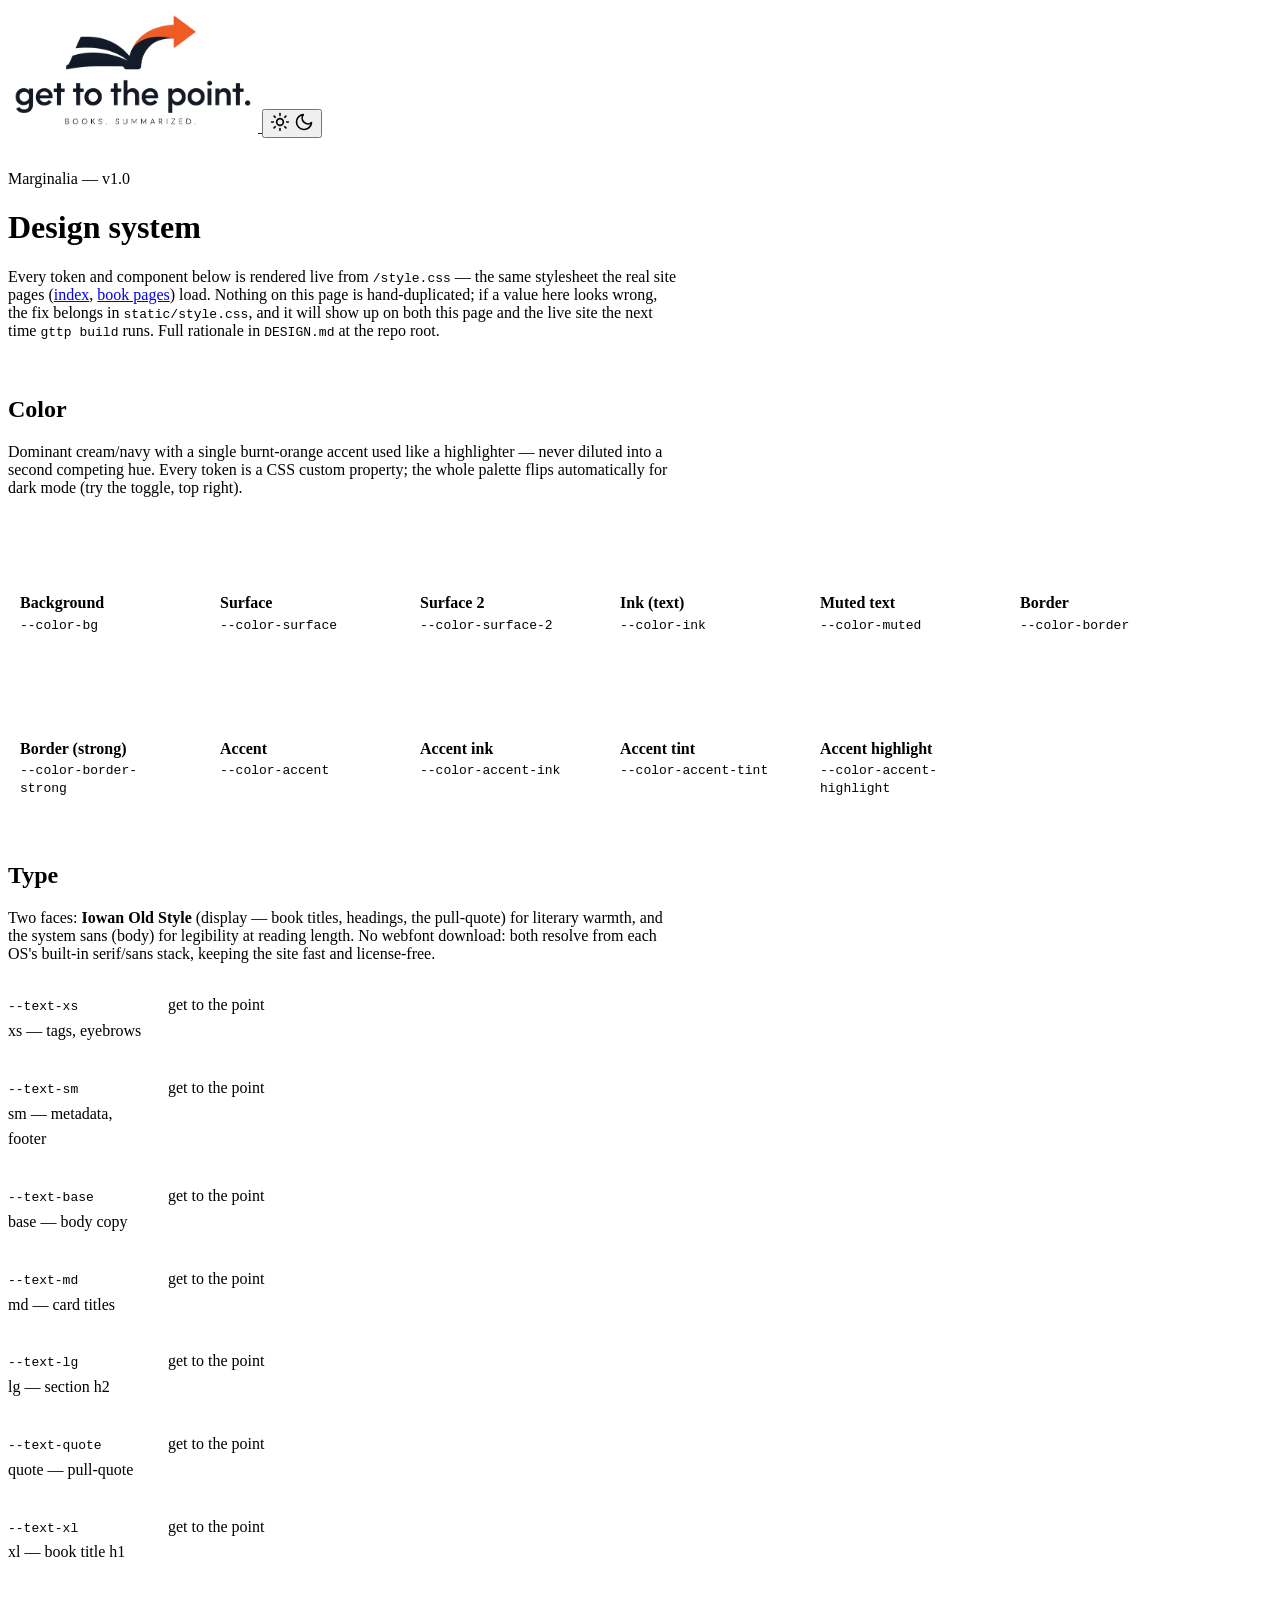
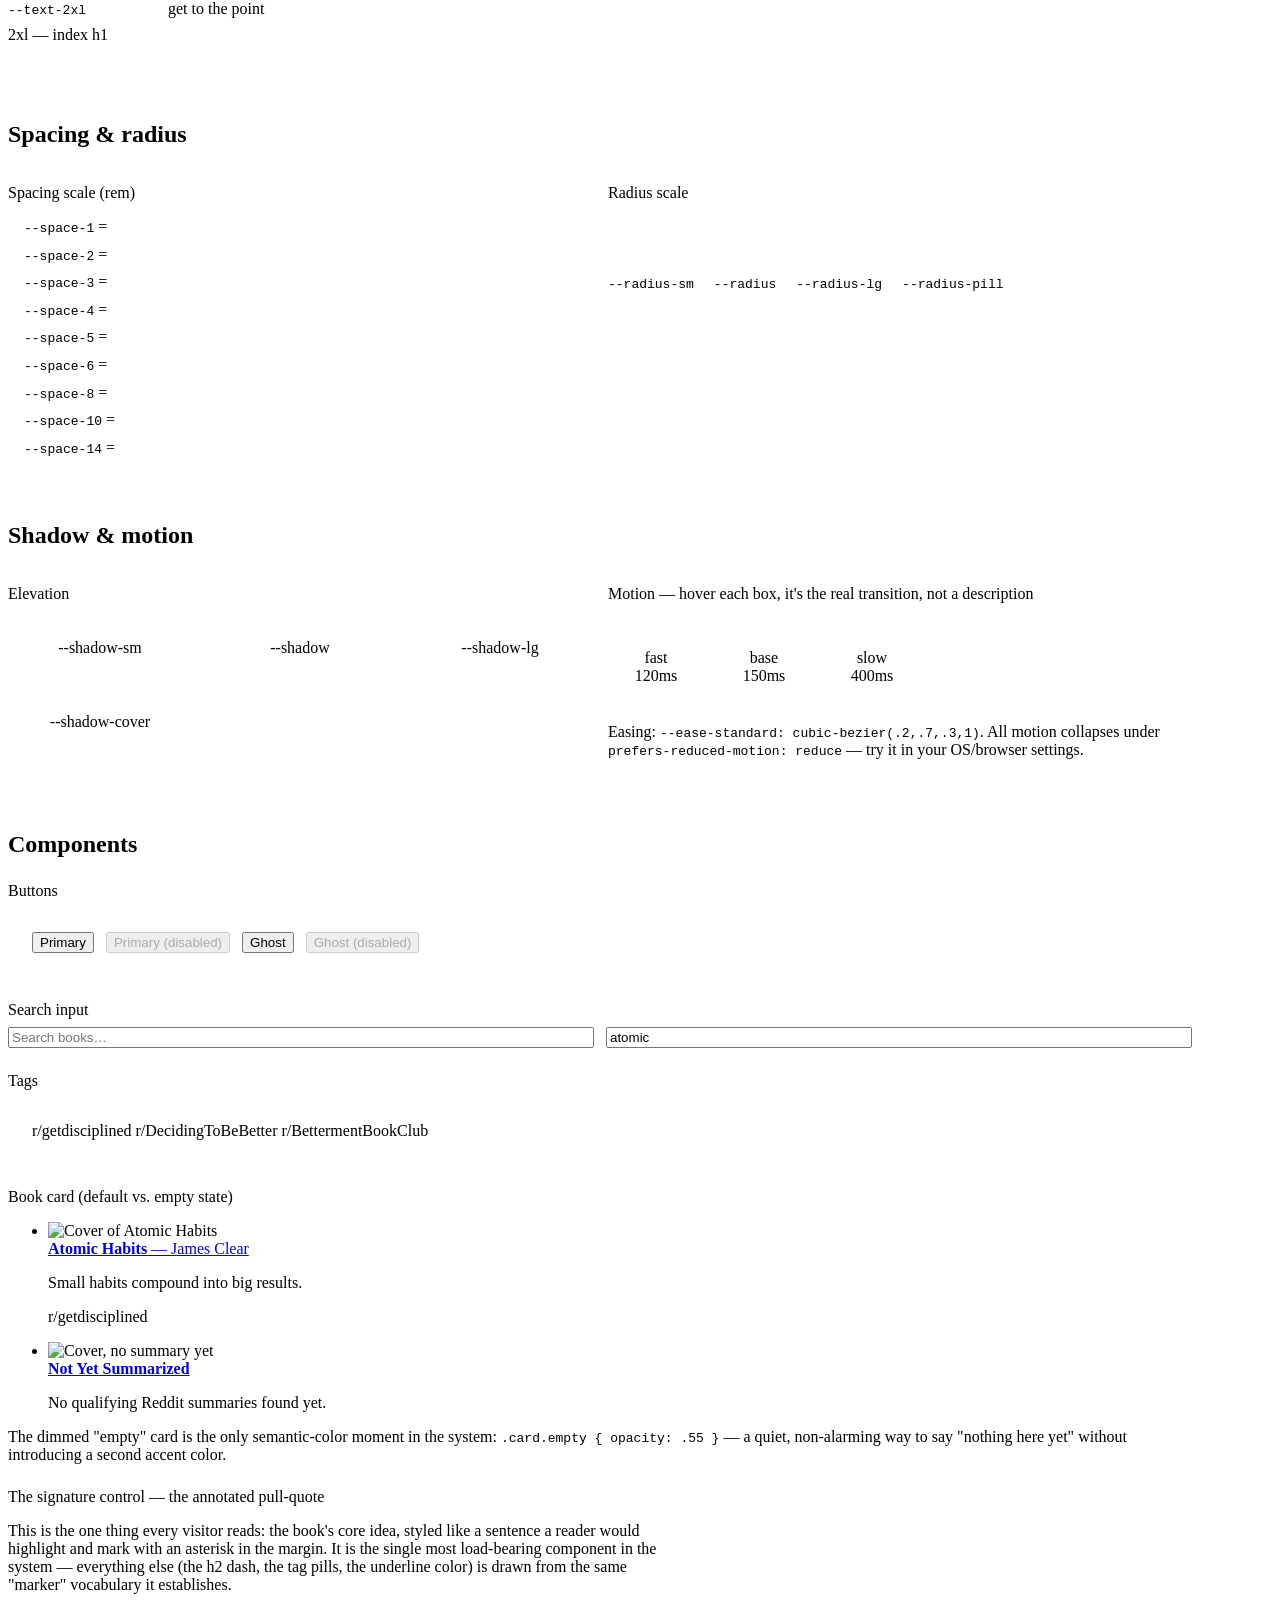
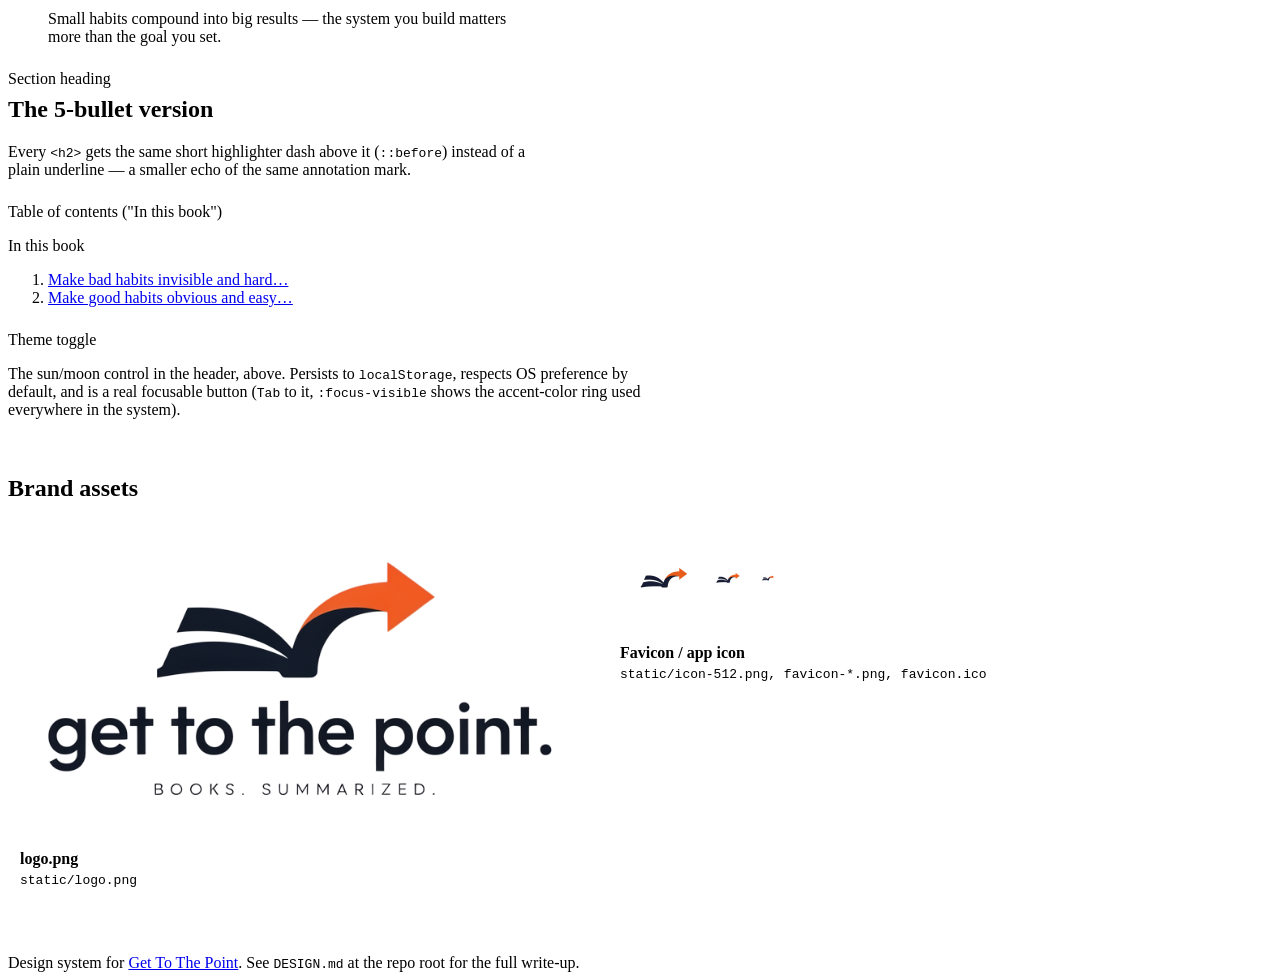
==== static/design-system.html @ 36ea5622 "feat: extract design system into static/style.css + showcase page Uplifts the existing warm editoria" ====
<!doctype html>
<html lang="en"><head><meta charset="utf-8">
<meta name="viewport" content="width=device-width, initial-scale=1">
<title>gttp — Design System</title>
<link rel="icon" type="image/x-icon" href="/favicon.ico">
<link rel="icon" type="image/png" sizes="32x32" href="/favicon-32x32.png">
<link rel="icon" type="image/png" sizes="16x16" href="/favicon-16x16.png">
<link rel="apple-touch-icon" sizes="180x180" href="/apple-touch-icon.png">
<link rel="stylesheet" href="/style.css">
<script>(function(){try{var t=localStorage.getItem('gttp-theme');if(t)document.documentElement.setAttribute('data-theme',t);}catch(e){}})();</script>
<style>
  /* Showcase-only chrome: none of this is part of the shipped design
     system — it exists purely to lay out the specimens on this page. Every
     value shown *inside* a specimen comes from style.css, not from here. */
  .ds-main { max-width: 74rem; }
  .ds-lede { color: var(--color-muted); max-width: 42rem; }
  .ds-section { margin: 3.5rem 0; }
  .ds-section > h2 { margin-top: 0; }
  .ds-grid { display: grid; gap: 1rem; }
  .ds-grid-swatch { grid-template-columns: repeat(auto-fill, minmax(11rem, 1fr)); }
  .ds-grid-2 { grid-template-columns: repeat(auto-fit, minmax(16rem, 1fr)); }
  .ds-swatch { border: 1px solid var(--color-border); border-radius: var(--radius); overflow: hidden; background: var(--color-surface); box-shadow: var(--shadow-sm); }
  .ds-swatch-color { height: 4.5rem; }
  .ds-swatch-label { padding: .6rem .75rem; font: var(--text-xs); }
  .ds-swatch-label b { display: block; font: var(--text-sm); font-weight: 600; color: var(--color-ink); margin-bottom: .15rem; }
  .ds-swatch-label code { color: var(--color-muted); }
  .ds-type-row { padding: 1.1rem 0; border-top: 1px solid var(--color-border); display: grid; grid-template-columns: 9rem 1fr; gap: 1rem; align-items: baseline; }
  .ds-type-row:first-of-type { border-top: none; }
  .ds-type-meta { font: var(--text-xs); color: var(--color-muted); line-height: 1.6; }
  .ds-type-meta code { display: block; }
  .ds-scale-row { display: flex; align-items: center; gap: 1rem; margin: .6rem 0; }
  .ds-scale-box { background: var(--color-accent); border-radius: 4px; flex-shrink: 0; }
  .ds-scale-radius { background: var(--color-surface-2); border: 1px solid var(--color-border-strong); flex-shrink: 0; width: 3.5rem; height: 3.5rem; }
  .ds-scale-label { font: var(--text-sm); color: var(--color-muted); }
  .ds-card-demo { padding: 1.5rem; border-radius: var(--radius); background: var(--color-surface-2); }
  .ds-shadow-card { background: var(--color-surface); border-radius: var(--radius); padding: 1.25rem; text-align: center; font: var(--text-sm); color: var(--color-muted); }
  .ds-motion-demo { display: inline-flex; align-items: center; justify-content: center; width: 6rem; height: 6rem; border-radius: var(--radius); background: var(--color-surface); border: 1px solid var(--color-border); cursor: pointer; font: var(--text-xs); color: var(--color-muted); text-align: center; }
  .ds-motion-demo:hover { transform: translateY(-6px) scale(1.04); border-color: var(--color-accent); }
  .ds-motion-fast:hover { transition: transform var(--duration-fast) var(--ease-standard); }
  .ds-motion-base:hover { transition: transform var(--duration) var(--ease-standard); }
  .ds-motion-slow:hover { transition: transform var(--duration-slow) var(--ease-standard); }
  .ds-btn-row { display: flex; flex-wrap: wrap; gap: .75rem; align-items: center; }
  .ds-input-row { display: grid; gap: .75rem; grid-template-columns: repeat(auto-fit, minmax(16rem, 1fr)); }
  .ds-note { font: var(--text-sm); color: var(--color-muted); margin-top: .5rem; }
  .ds-swatch-color.checker {
    background-image: linear-gradient(45deg, var(--color-border) 25%, transparent 25%),
      linear-gradient(-45deg, var(--color-border) 25%, transparent 25%),
      linear-gradient(45deg, transparent 75%, var(--color-border) 75%),
      linear-gradient(-45deg, transparent 75%, var(--color-border) 75%);
    background-size: 16px 16px;
    background-position: 0 0, 0 8px, 8px -8px, -8px 0px;
  }
  .ds-texture { border-radius: var(--radius); overflow: hidden; border: 1px solid var(--color-border); }
  .ds-texture img { display: block; width: 100%; height: 8rem; object-fit: cover; }
</style>
</head>
<body>
<header class="site-header">
  <a class="site-title" href="index.html">
    <img src="logo.png" alt="Get To The Point" width="250">
  </a>
  <button id="theme-toggle" class="theme-toggle" type="button" aria-label="Toggle dark mode" aria-pressed="false" title="Toggle theme">
    <svg class="icon-sun" width="20" height="20" viewBox="0 0 24 24" fill="none" stroke="currentColor" stroke-width="2" stroke-linecap="round" aria-hidden="true"><circle cx="12" cy="12" r="4"/><path d="M12 2v2M12 20v2M4.9 4.9l1.4 1.4M17.7 17.7l1.4 1.4M2 12h2M20 12h2M4.9 19.1l1.4-1.4M17.7 6.3l1.4-1.4"/></svg>
    <svg class="icon-moon" width="20" height="20" viewBox="0 0 24 24" fill="none" stroke="currentColor" stroke-width="2" stroke-linecap="round" stroke-linejoin="round" aria-hidden="true"><path d="M21 12.8A9 9 0 1 1 11.2 3 7 7 0 0 0 21 12.8z"/></svg>
  </button>
</header>

<main class="content ds-main">
  <div class="ds-lede" style="margin: 2rem 0 0;">
    <p class="tag" style="margin-bottom: .75rem;">Marginalia — v1.0</p>
    <h1>Design system</h1>
    <p class="sub">Every token and component below is rendered live from
      <code>/style.css</code> — the same stylesheet the real site pages
      (<a href="index.html">index</a>, <a href="books/atomic-habits.html">book
      pages</a>) load. Nothing on this page is hand-duplicated; if a value
      here looks wrong, the fix belongs in <code>static/style.css</code>, and
      it will show up on both this page and the live site the next time
      <code>gttp build</code> runs. Full rationale in
      <code>DESIGN.md</code> at the repo root.</p>
  </div>

  <!-- COLOR ==================================================== -->
  <section class="ds-section">
    <h2>Color</h2>
    <p class="ds-lede">Dominant cream/navy with a single burnt-orange accent
      used like a highlighter — never diluted into a second competing hue.
      Every token is a CSS custom property; the whole palette flips
      automatically for dark mode (try the toggle, top right).</p>
    <div class="ds-grid ds-grid-swatch" id="color-swatches"></div>
  </section>

  <!-- TYPE ======================================================= -->
  <section class="ds-section">
    <h2>Type</h2>
    <p class="ds-lede">Two faces: <b>Iowan Old Style</b> (display — book
      titles, headings, the pull-quote) for literary warmth, and the system
      sans (body) for legibility at reading length. No webfont download: both
      resolve from each OS's built-in serif/sans stack, keeping the site
      fast and license-free.</p>
    <div id="type-scale"></div>
  </section>

  <!-- SPACING & RADIUS =========================================== -->
  <section class="ds-section">
    <h2>Spacing &amp; radius</h2>
    <div class="ds-grid ds-grid-2">
      <div>
        <p class="ds-lede">Spacing scale (rem)</p>
        <div id="spacing-scale"></div>
      </div>
      <div>
        <p class="ds-lede">Radius scale</p>
        <div id="radius-scale" style="display:flex; gap:1.25rem; flex-wrap:wrap; align-items:center;"></div>
      </div>
    </div>
  </section>

  <!-- SHADOW & MOTION ============================================ -->
  <section class="ds-section">
    <h2>Shadow &amp; motion</h2>
    <div class="ds-grid ds-grid-2">
      <div>
        <p class="ds-lede">Elevation</p>
        <div class="ds-grid" style="grid-template-columns: repeat(auto-fit,minmax(9rem,1fr)); gap:1rem;">
          <div class="ds-shadow-card" style="box-shadow: var(--shadow-sm);">--shadow-sm</div>
          <div class="ds-shadow-card" style="box-shadow: var(--shadow);">--shadow</div>
          <div class="ds-shadow-card" style="box-shadow: var(--shadow-lg);">--shadow-lg</div>
          <div class="ds-shadow-card" style="box-shadow: var(--shadow-cover);">--shadow-cover</div>
        </div>
      </div>
      <div>
        <p class="ds-lede">Motion — hover each box, it's the real transition, not a description</p>
        <div class="ds-btn-row">
          <div class="ds-motion-demo ds-motion-fast">fast<br>120ms</div>
          <div class="ds-motion-demo ds-motion-base">base<br>150ms</div>
          <div class="ds-motion-demo ds-motion-slow">slow<br>400ms</div>
        </div>
        <p class="ds-note">Easing: <code>--ease-standard: cubic-bezier(.2,.7,.3,1)</code>. All motion collapses under <code>prefers-reduced-motion: reduce</code> — try it in your OS/browser settings.</p>
      </div>
    </div>
  </section>

  <!-- COMPONENTS ================================================= -->
  <section class="ds-section">
    <h2>Components</h2>

    <h3 style="font:var(--text-md); margin: 1.5rem 0 .5rem;">Buttons</h3>
    <div class="ds-card-demo ds-btn-row">
      <button class="btn btn-primary">Primary</button>
      <button class="btn btn-primary" disabled>Primary (disabled)</button>
      <button class="btn btn-ghost">Ghost</button>
      <button class="btn btn-ghost" disabled>Ghost (disabled)</button>
    </div>

    <h3 style="font:var(--text-md); margin: 1.5rem 0 .5rem;">Search input</h3>
    <div class="ds-input-row">
      <input type="search" class="search" placeholder="Search books…" aria-label="Search books demo">
      <input type="search" class="search" value="atomic" aria-label="Search books demo, filled">
    </div>

    <h3 style="font:var(--text-md); margin: 1.5rem 0 .5rem;">Tags</h3>
    <div class="ds-card-demo">
      <span class="tag">r/getdisciplined</span>
      <span class="tag">r/DecidingToBeBetter</span>
      <span class="tag">r/BettermentBookClub</span>
    </div>

    <h3 style="font:var(--text-md); margin: 1.5rem 0 .5rem;">Book card (default vs. empty state)</h3>
    <ul class="books" style="max-width:44rem;">
      <li class="card">
        <img class="cover cover-thumb" src="covers/atomic-habits.jpg" alt="Cover of Atomic Habits" loading="lazy" width="72" height="108">
        <div class="card-body">
          <a href="books/atomic-habits.html"><strong>Atomic Habits</strong> — James Clear</a>
          <p>Small habits compound into big results.</p>
          <p class="tags"><span class="tag">r/getdisciplined</span></p>
        </div>
      </li>
      <li class="card empty">
        <img class="cover cover-thumb" src="covers/how-to-begin.jpg" alt="Cover, no summary yet" loading="lazy" width="72" height="108">
        <div class="card-body">
          <a href="index.html"><strong>Not Yet Summarized</strong></a>
          <p>No qualifying Reddit summaries found yet.</p>
        </div>
      </li>
    </ul>
    <p class="ds-note">The dimmed "empty" card is the only semantic-color
      moment in the system: <code>.card.empty { opacity: .55 }</code> — a
      quiet, non-alarming way to say "nothing here yet" without introducing a
      second accent color.</p>

    <h3 style="font:var(--text-md); margin: 1.5rem 0 .5rem;">The signature control — the annotated pull-quote</h3>
    <p class="ds-lede">This is the one thing every visitor reads: the book's
      core idea, styled like a sentence a reader would highlight and mark
      with an asterisk in the margin. It is the single most load-bearing
      component in the system — everything else (the h2 dash, the tag
      pills, the underline color) is drawn from the same "marker" vocabulary
      it establishes.</p>
    <div style="max-width: 34rem;">
      <blockquote class="core">Small habits compound into big results — the
        system you build matters more than the goal you set.</blockquote>
    </div>

    <h3 style="font:var(--text-md); margin: 1.5rem 0 .5rem;">Section heading</h3>
    <div style="max-width: 34rem;">
      <h2 style="margin-top:0;">The 5-bullet version</h2>
      <p class="ds-note">Every <code>&lt;h2&gt;</code> gets the same short
        highlighter dash above it (<code>::before</code>) instead of a plain
        underline — a smaller echo of the same annotation mark.</p>
    </div>

    <h3 style="font:var(--text-md); margin: 1.5rem 0 .5rem;">Table of contents ("In this book")</h3>
    <nav class="toc" aria-label="Ideas demo" style="max-width:26rem;">
      <p class="toc-title">In this book</p>
      <ol>
        <li><a href="#">Make bad habits invisible and hard…</a></li>
        <li><a href="#">Make good habits obvious and easy…</a></li>
      </ol>
    </nav>

    <h3 style="font:var(--text-md); margin: 1.5rem 0 .5rem;">Theme toggle</h3>
    <p class="ds-lede">The sun/moon control in the header, above. Persists to
      <code>localStorage</code>, respects OS preference by default, and is a
      real focusable button (<kbd>Tab</kbd> to it, <code>:focus-visible</code>
      shows the accent-color ring used everywhere in the system).</p>
  </section>

  <!-- ASSETS ====================================================== -->
  <section class="ds-section">
    <h2>Brand assets</h2>
    <div class="ds-grid ds-grid-2">
      <div class="ds-swatch">
        <div style="padding:1.5rem; background:#fff;"><img src="logo.png" alt="gttp wordmark" style="width:100%; height:auto;"></div>
        <div class="ds-swatch-label"><b>logo.png</b><code>static/logo.png</code></div>
      </div>
      <div class="ds-swatch">
        <div style="padding:1.5rem; display:flex; gap:1rem; align-items:center; background:#fff;">
          <img src="icon-512.png" alt="gttp icon" style="width:64px; height:64px;">
          <img src="favicon-32x32.png" alt="gttp favicon" style="width:32px; height:32px;">
          <img src="favicon-16x16.png" alt="gttp favicon small" style="width:16px; height:16px;">
        </div>
        <div class="ds-swatch-label"><b>Favicon / app icon</b><code>static/icon-512.png, favicon-*.png, favicon.ico</code></div>
      </div>
    </div>
  </section>

</main>

<footer class="site-footer">
  Design system for <a href="index.html">Get To The Point</a>. See
  <code>DESIGN.md</code> at the repo root for the full write-up.
</footer>

<script>(function(){
  var b=document.getElementById('theme-toggle');
  function cur(){var a=document.documentElement.getAttribute('data-theme');if(a)return a;return (window.matchMedia&&window.matchMedia('(prefers-color-scheme: dark)').matches)?'dark':'light';}
  function sync(){b.setAttribute('aria-pressed',cur()==='dark');}
  sync();
  b.addEventListener('click',function(){var n=cur()==='dark'?'light':'dark';document.documentElement.setAttribute('data-theme',n);try{localStorage.setItem('gttp-theme',n);}catch(e){}sync();});
})();

// Build the color, type, and spacing sections by reading the *actual*
// computed custom properties from :root — so this page can never drift out
// of sync with style.css.
(function(){
  var root = getComputedStyle(document.documentElement);
  function v(name){ return root.getPropertyValue(name).trim(); }

  var colors = [
    ['--color-bg', 'Background'], ['--color-surface', 'Surface'], ['--color-surface-2', 'Surface 2'],
    ['--color-ink', 'Ink (text)'], ['--color-muted', 'Muted text'],
    ['--color-border', 'Border'], ['--color-border-strong', 'Border (strong)'],
    ['--color-accent', 'Accent'], ['--color-accent-ink', 'Accent ink'], ['--color-accent-tint', 'Accent tint'],
    ['--color-accent-highlight', 'Accent highlight']
  ];
  var swatchHtml = colors.map(function(c){
    var val = v(c[0]);
    var checker = /rgba/.test(val) ? ' checker' : '';
    return '<div class="ds-swatch">' +
      '<div class="ds-swatch-color' + checker + '" style="background:' + val + '"></div>' +
      '<div class="ds-swatch-label"><b>' + c[1] + '</b><code>' + c[0] + '</code><br><code>' + val + '</code></div>' +
    '</div>';
  }).join('');
  document.getElementById('color-swatches').innerHTML = swatchHtml;

  var typeSteps = [
    ['--text-xs', 'xs — tags, eyebrows'], ['--text-sm', 'sm — metadata, footer'],
    ['--text-base', 'base — body copy'], ['--text-md', 'md — card titles'],
    ['--text-lg', 'lg — section h2'], ['--text-quote', 'quote — pull-quote'],
    ['--text-xl', 'xl — book title h1'], ['--text-2xl', '2xl — index h1']
  ];
  var typeHtml = typeSteps.map(function(t){
    var val = v(t[0]);
    return '<div class="ds-type-row">' +
      '<div class="ds-type-meta"><code>' + t[0] + '</code><span>' + t[1] + '</span></div>' +
      '<div style="font:' + val + '; overflow-wrap:anywhere;">get to the point</div>' +
    '</div>';
  }).join('');
  document.getElementById('type-scale').innerHTML = typeHtml;

  var spaces = ['--space-1','--space-2','--space-3','--space-4','--space-5','--space-6','--space-8','--space-10','--space-14'];
  var spaceHtml = spaces.map(function(s){
    var val = v(s);
    return '<div class="ds-scale-row"><div class="ds-scale-box" style="width:' + val + '; height:1rem;"></div><span class="ds-scale-label"><code>' + s + '</code> = ' + val + '</span></div>';
  }).join('');
  document.getElementById('spacing-scale').innerHTML = spaceHtml;

  var radii = ['--radius-sm','--radius','--radius-lg','--radius-pill'];
  var radiusHtml = radii.map(function(r){
    var val = v(r);
    var w = r === '--radius-pill' ? '5.5rem' : '3.5rem';
    return '<div style="text-align:center;">' +
      '<div class="ds-scale-radius" style="border-radius:' + val + '; width:' + w + ';"></div>' +
      '<span class="ds-scale-label"><code>' + r + '</code></span>' +
    '</div>';
  }).join('');
  document.getElementById('radius-scale').innerHTML = radiusHtml;
})();
</script>
</body></html>
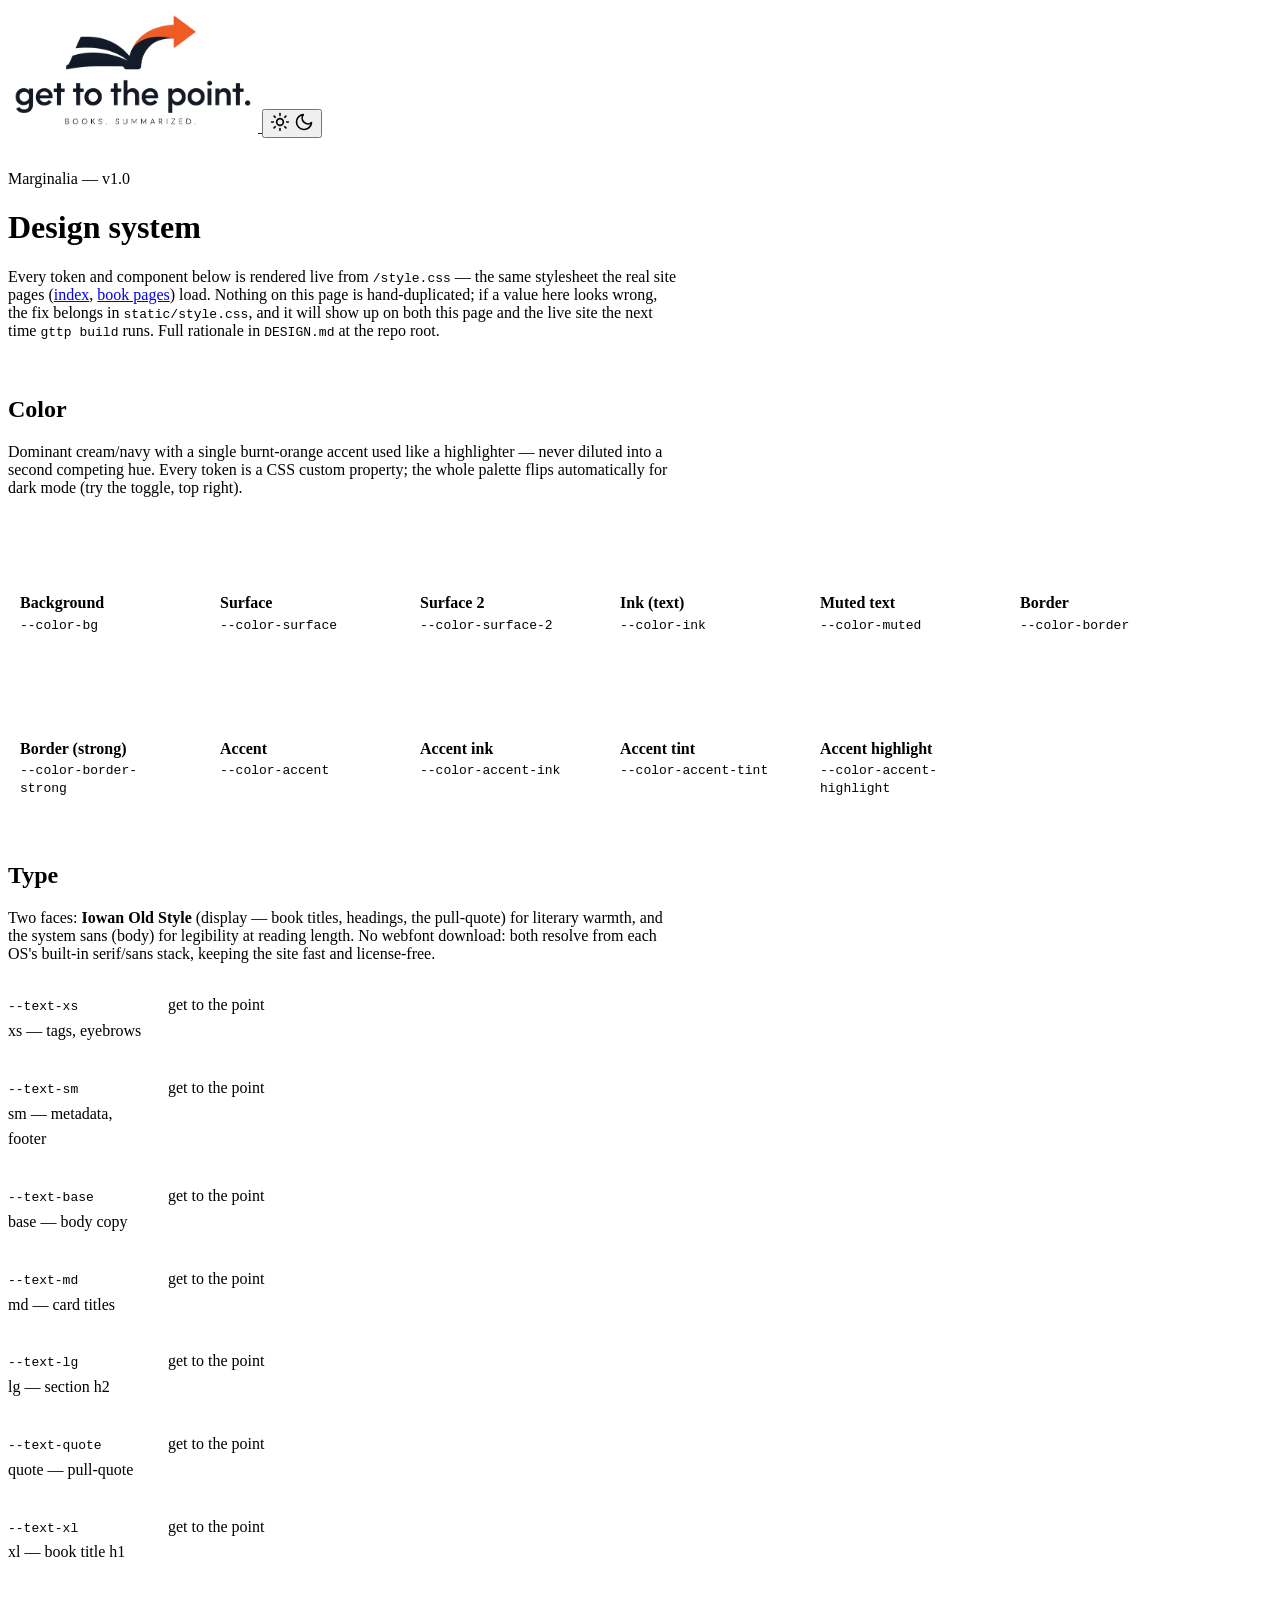
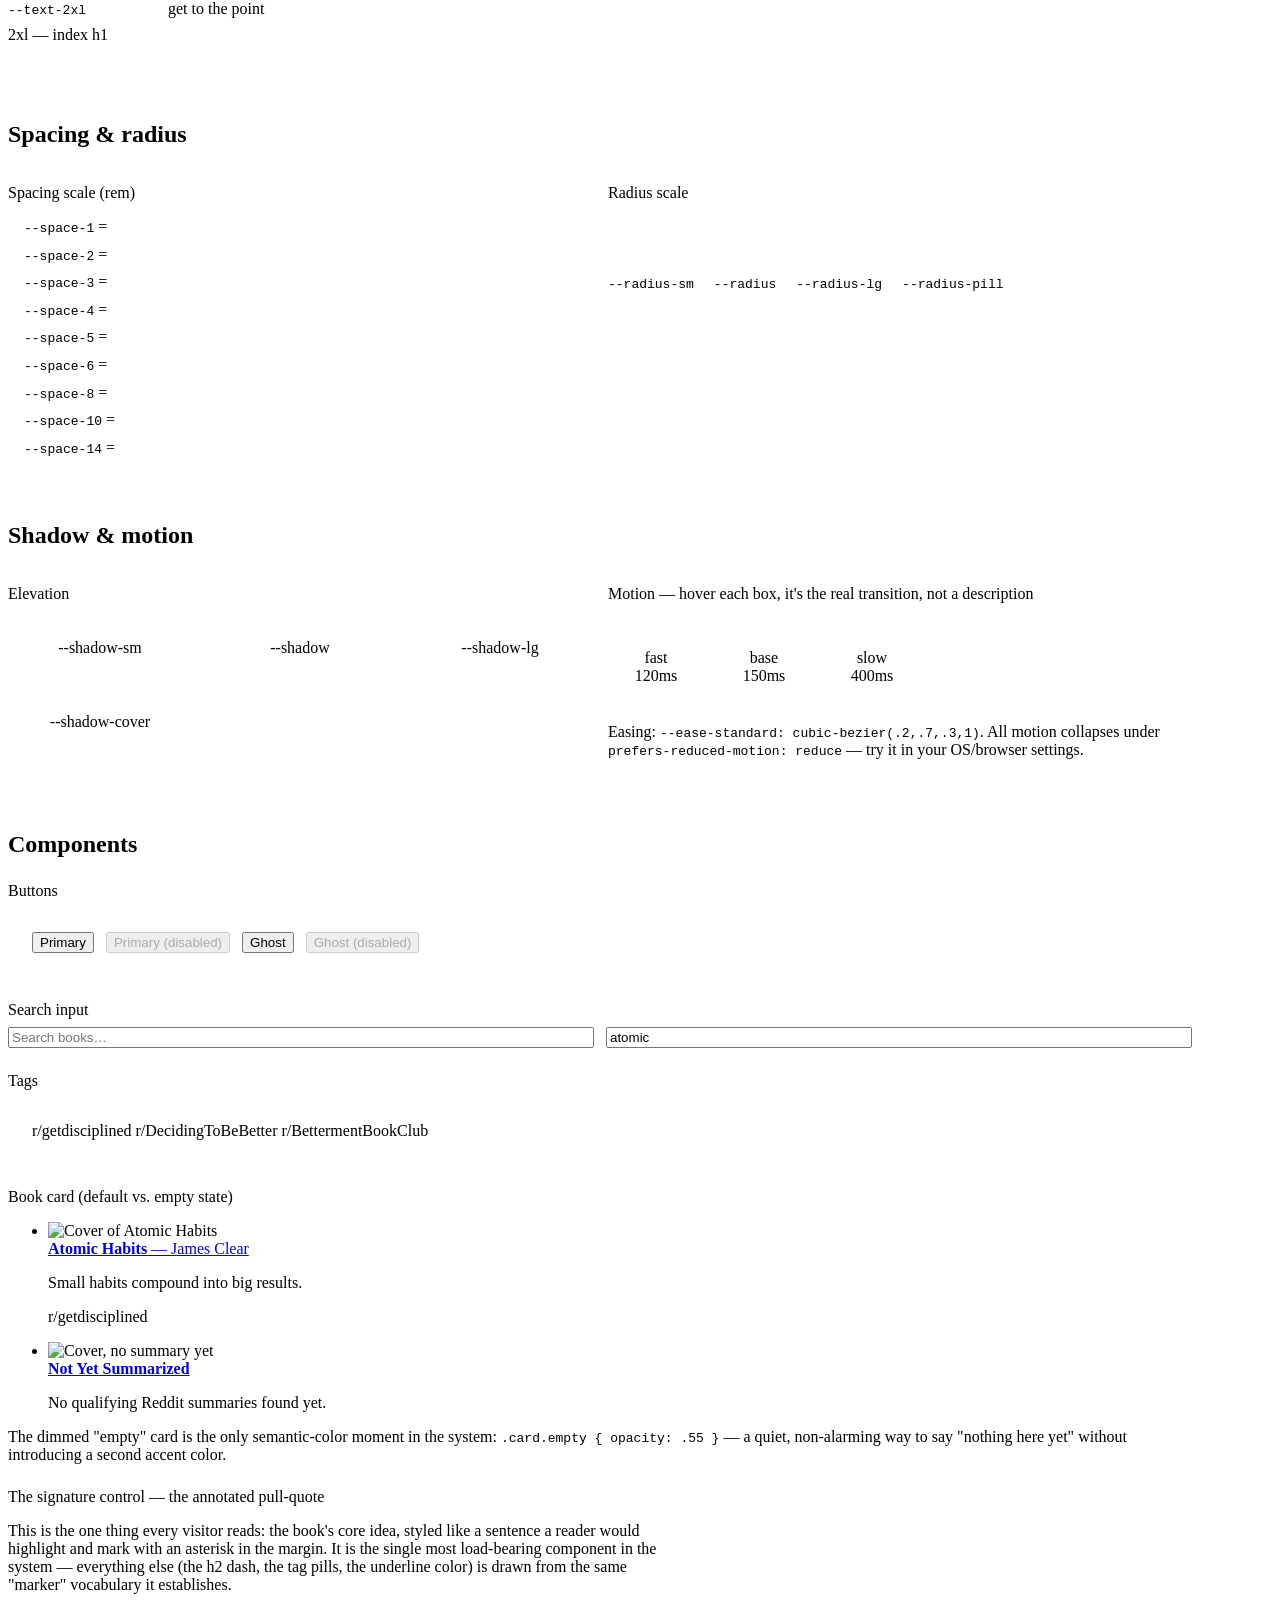
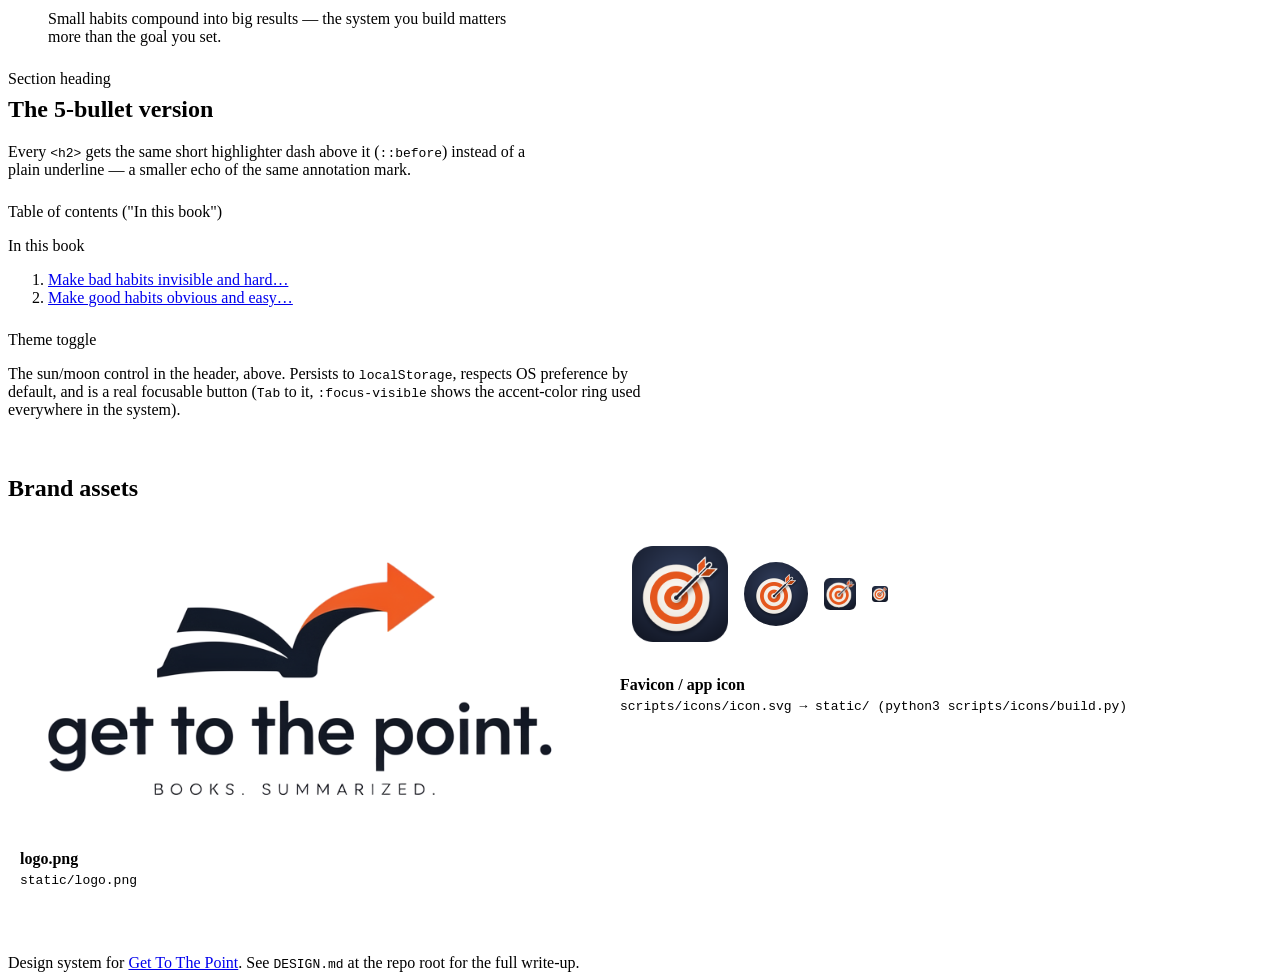
==== commit 3ba0f441: "feat: bold app icon on the house icon standard An arrow dead centre in a bullseye ("get to the point" ====
--- a/static/design-system.html
+++ b/static/design-system.html
@@ -2,10 +2,10 @@
 <html lang="en"><head><meta charset="utf-8">
 <meta name="viewport" content="width=device-width, initial-scale=1">
 <title>gttp — Design System</title>
-<link rel="icon" type="image/x-icon" href="/favicon.ico">
-<link rel="icon" type="image/png" sizes="32x32" href="/favicon-32x32.png">
-<link rel="icon" type="image/png" sizes="16x16" href="/favicon-16x16.png">
-<link rel="apple-touch-icon" sizes="180x180" href="/apple-touch-icon.png">
+<meta name="theme-color" content="#1B2233">
+<link rel="icon" href="/favicon.ico" sizes="any">
+<link rel="apple-touch-icon" href="/apple-touch-icon.png">
+<link rel="manifest" href="/manifest.webmanifest">
 <link rel="stylesheet" href="/style.css">
 <script>(function(){try{var t=localStorage.getItem('gttp-theme');if(t)document.documentElement.setAttribute('data-theme',t);}catch(e){}})();</script>
 <style>
@@ -234,11 +234,12 @@
       </div>
       <div class="ds-swatch">
         <div style="padding:1.5rem; display:flex; gap:1rem; align-items:center; background:#fff;">
-          <img src="icon-512.png" alt="gttp icon" style="width:64px; height:64px;">
-          <img src="favicon-32x32.png" alt="gttp favicon" style="width:32px; height:32px;">
-          <img src="favicon-16x16.png" alt="gttp favicon small" style="width:16px; height:16px;">
-        </div>
-        <div class="ds-swatch-label"><b>Favicon / app icon</b><code>static/icon-512.png, favicon-*.png, favicon.ico</code></div>
+          <img src="icon-512.png" alt="gttp icon" style="width:96px; height:96px;">
+          <img src="icon-maskable-512.png" alt="gttp maskable icon" style="width:64px; height:64px; border-radius:50%;">
+          <img src="favicon.ico" alt="gttp favicon" style="width:32px; height:32px;">
+          <img src="favicon.ico" alt="gttp favicon small" style="width:16px; height:16px;">
+        </div>
+        <div class="ds-swatch-label"><b>Favicon / app icon</b><code>scripts/icons/icon.svg → static/ (python3 scripts/icons/build.py)</code></div>
       </div>
     </div>
   </section>
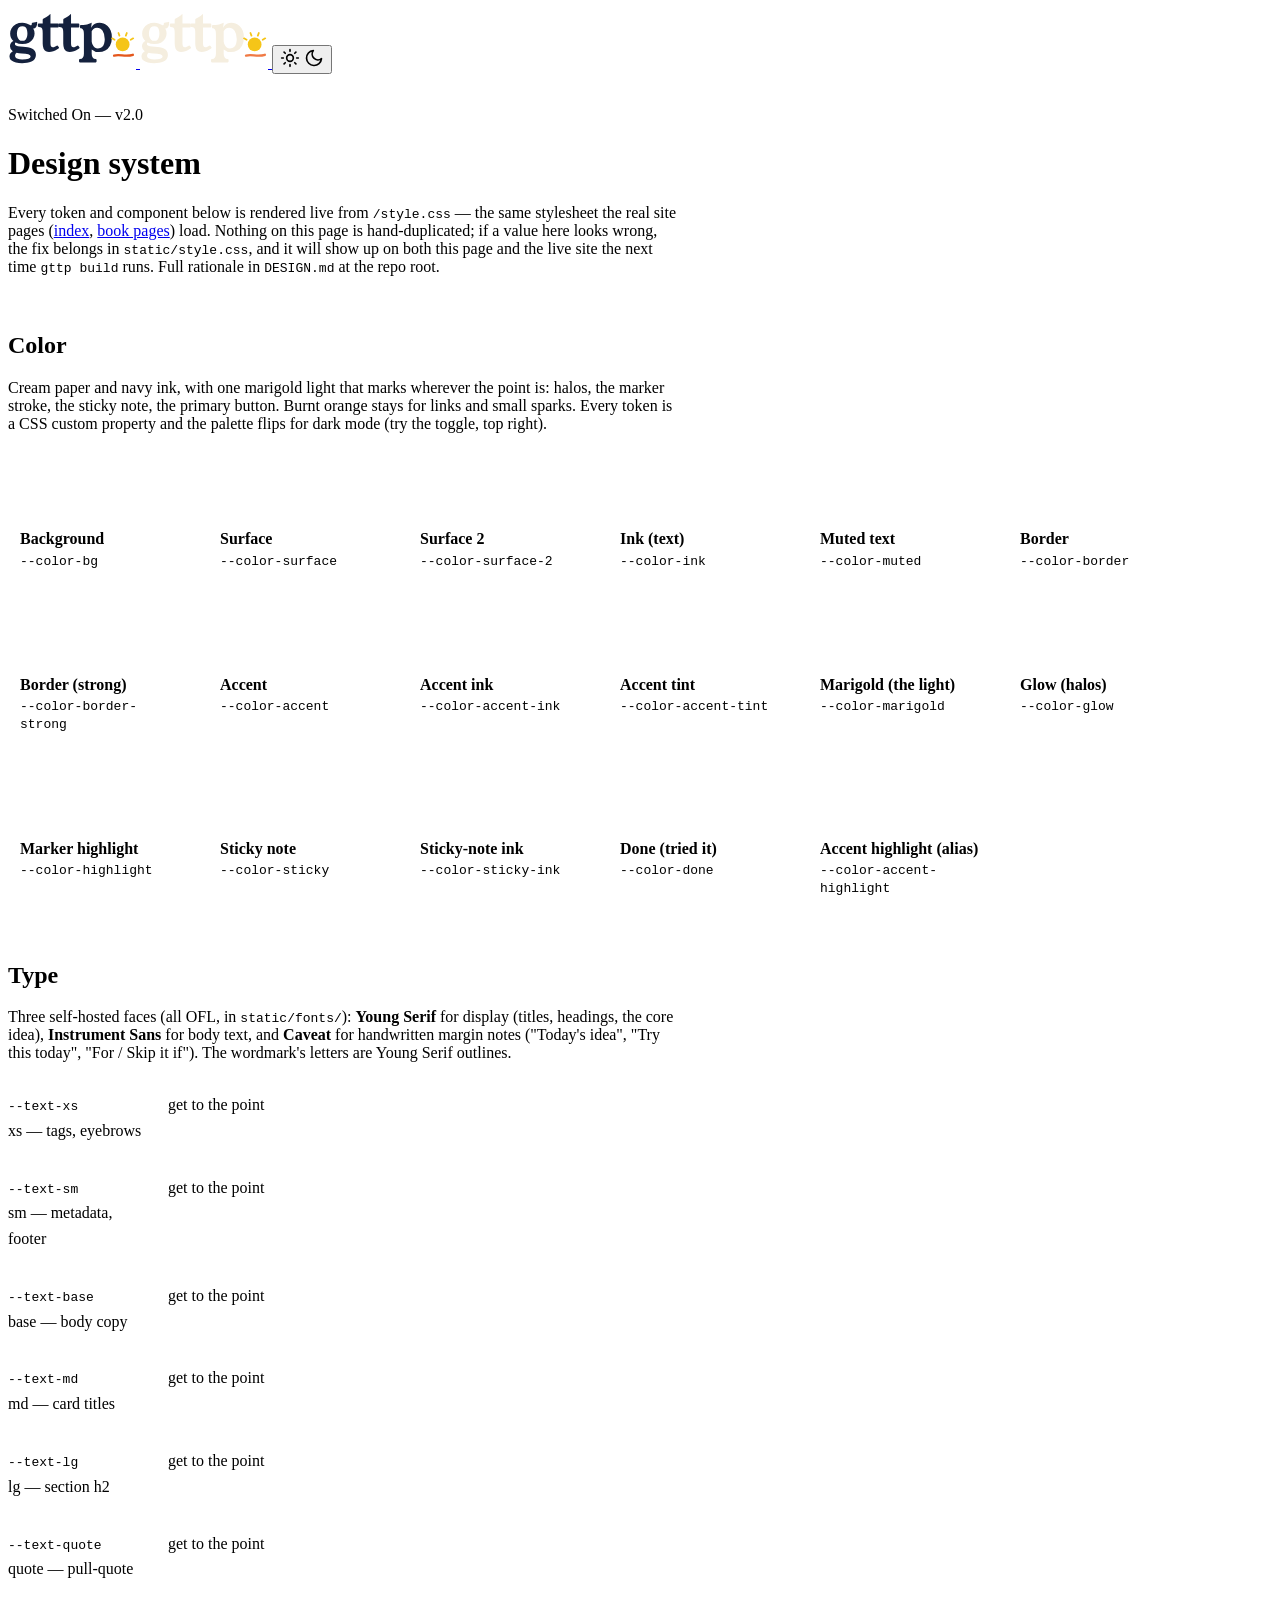
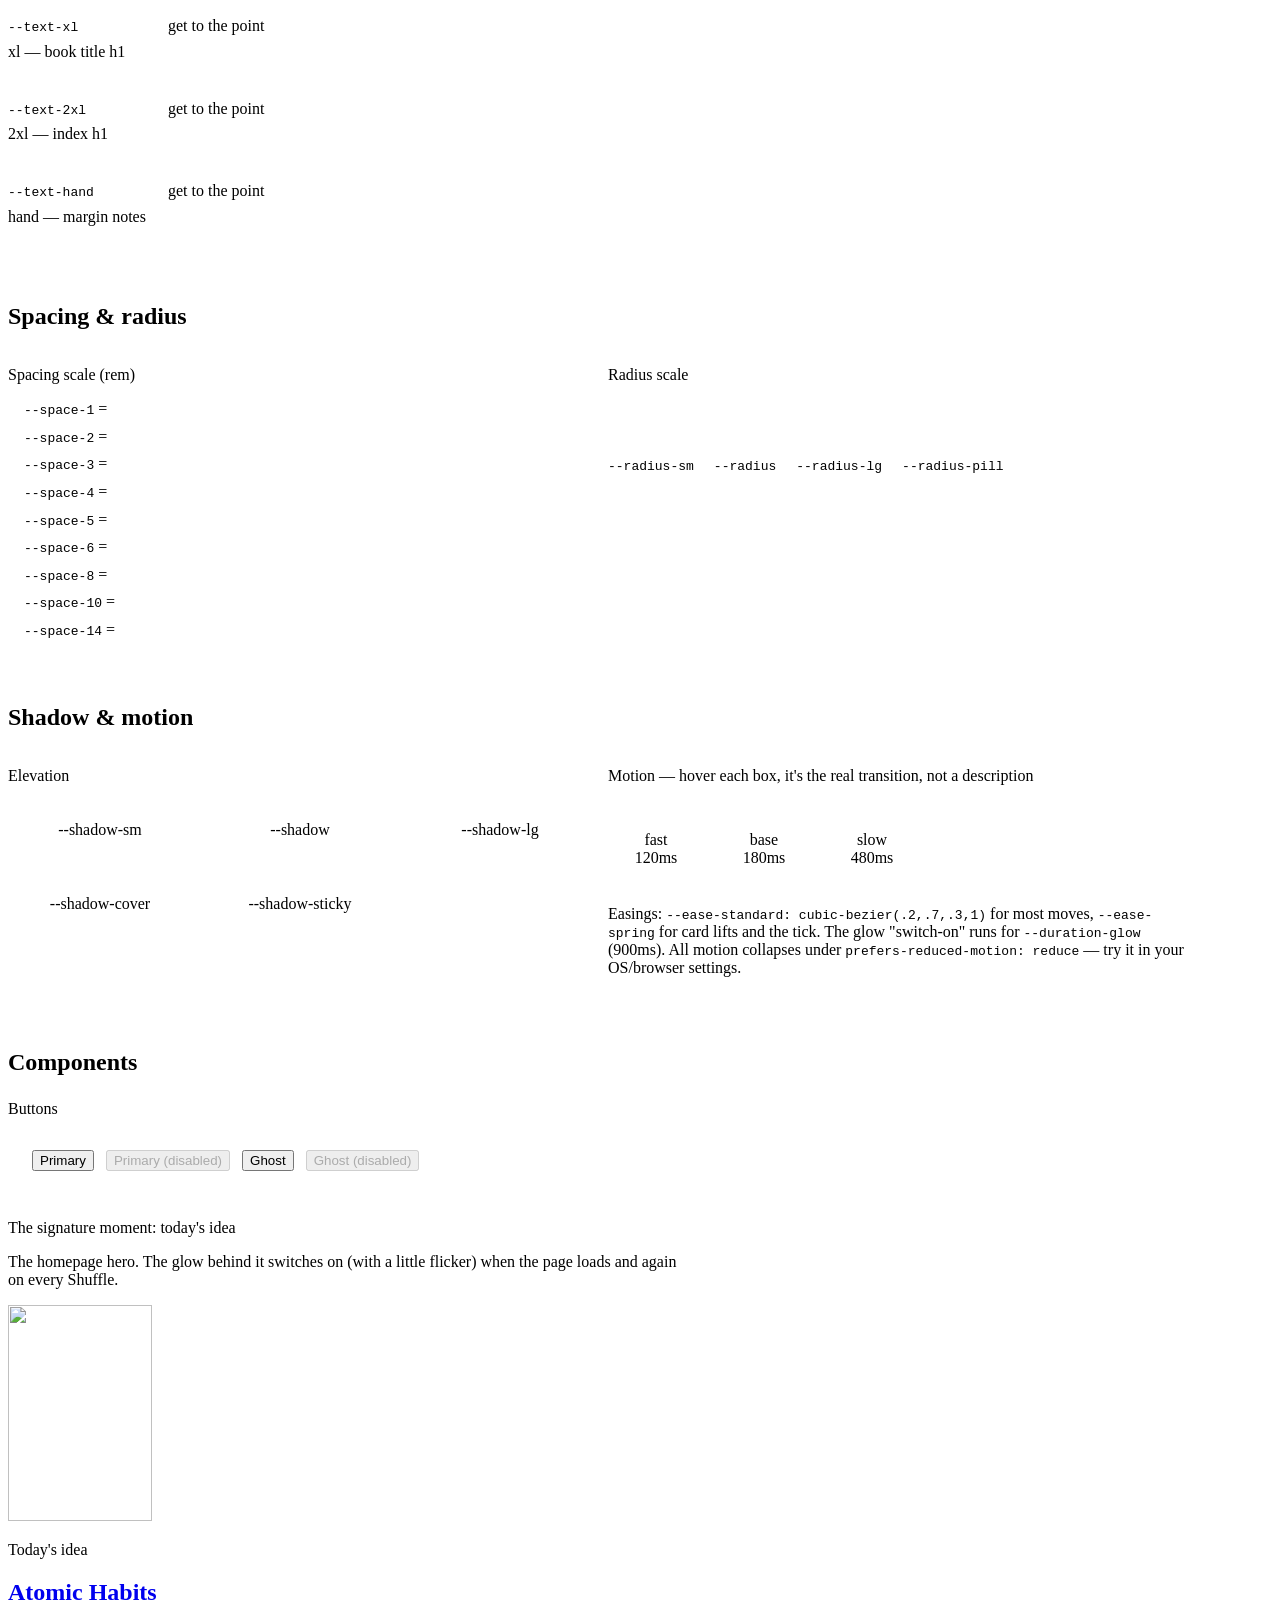
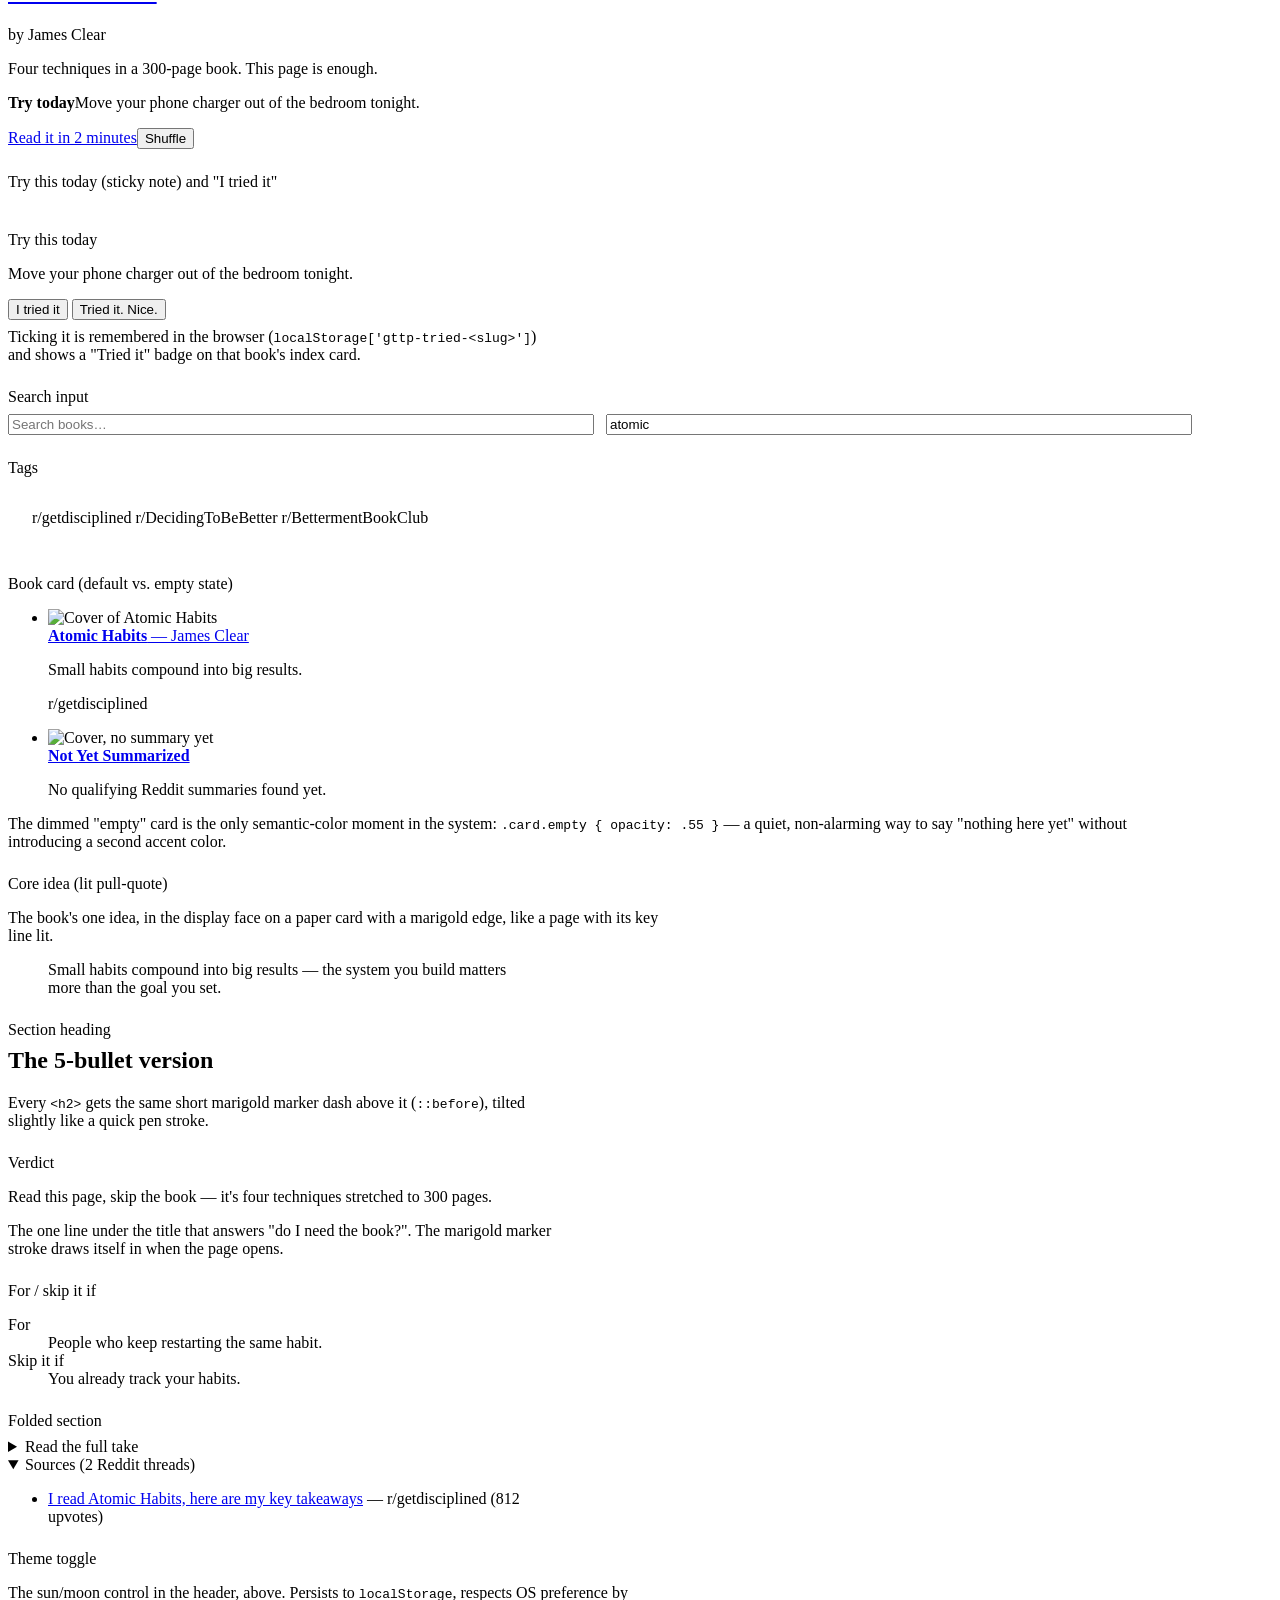
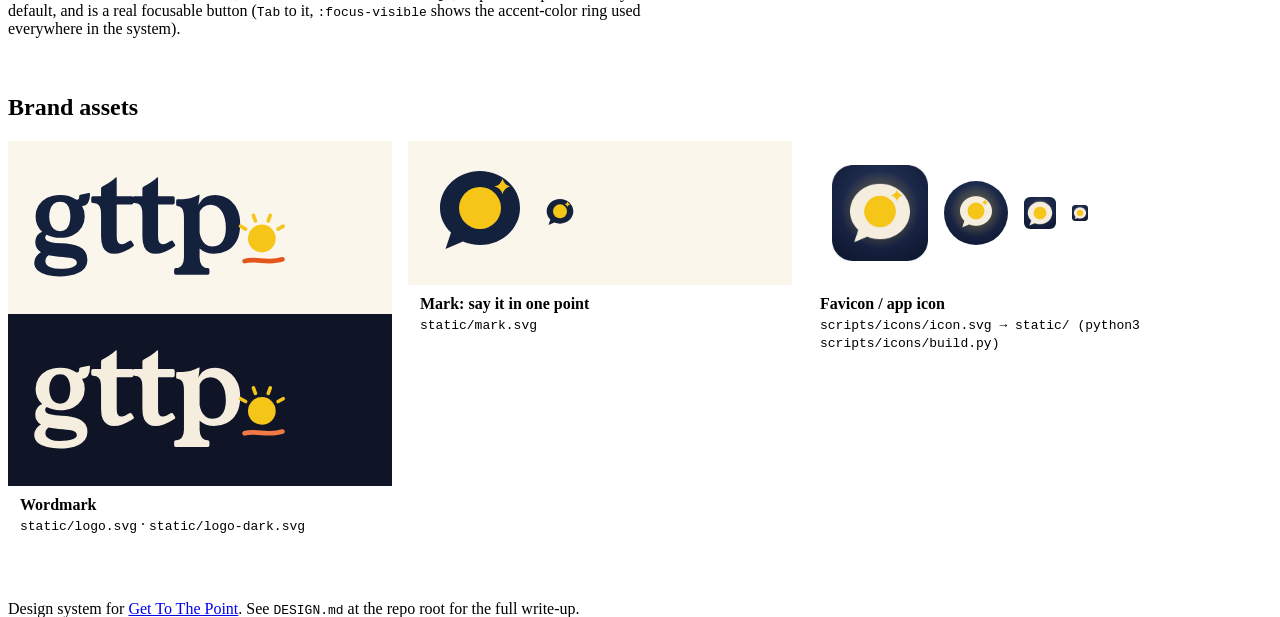
==== commit 0272bd19: "feat: point-first pages + "Switched On" redesign with new logo Pages now lead with what to do with a" ====
--- a/static/design-system.html
+++ b/static/design-system.html
@@ -2,7 +2,7 @@
 <html lang="en"><head><meta charset="utf-8">
 <meta name="viewport" content="width=device-width, initial-scale=1">
 <title>gttp — Design System</title>
-<meta name="theme-color" content="#1B2233">
+<meta name="theme-color" content="#14213D">
 <link rel="icon" href="/favicon.ico" sizes="any">
 <link rel="apple-touch-icon" href="/apple-touch-icon.png">
 <link rel="manifest" href="/manifest.webmanifest">
@@ -57,7 +57,8 @@
 <body>
 <header class="site-header">
   <a class="site-title" href="index.html">
-    <img src="logo.png" alt="Get To The Point" width="250">
+    <img class="logo-light" src="logo.svg" alt="gttp — get to the point" width="128" height="60">
+    <img class="logo-dark" src="logo-dark.svg" alt="gttp — get to the point" width="128" height="60">
   </a>
   <button id="theme-toggle" class="theme-toggle" type="button" aria-label="Toggle dark mode" aria-pressed="false" title="Toggle theme">
     <svg class="icon-sun" width="20" height="20" viewBox="0 0 24 24" fill="none" stroke="currentColor" stroke-width="2" stroke-linecap="round" aria-hidden="true"><circle cx="12" cy="12" r="4"/><path d="M12 2v2M12 20v2M4.9 4.9l1.4 1.4M17.7 17.7l1.4 1.4M2 12h2M20 12h2M4.9 19.1l1.4-1.4M17.7 6.3l1.4-1.4"/></svg>
@@ -67,7 +68,7 @@
 
 <main class="content ds-main">
   <div class="ds-lede" style="margin: 2rem 0 0;">
-    <p class="tag" style="margin-bottom: .75rem;">Marginalia — v1.0</p>
+    <p class="tag" style="margin-bottom: .75rem;">Switched On — v2.0</p>
     <h1>Design system</h1>
     <p class="sub">Every token and component below is rendered live from
       <code>/style.css</code> — the same stylesheet the real site pages
@@ -82,21 +83,23 @@
   <!-- COLOR ==================================================== -->
   <section class="ds-section">
     <h2>Color</h2>
-    <p class="ds-lede">Dominant cream/navy with a single burnt-orange accent
-      used like a highlighter — never diluted into a second competing hue.
-      Every token is a CSS custom property; the whole palette flips
-      automatically for dark mode (try the toggle, top right).</p>
+    <p class="ds-lede">Cream paper and navy ink, with one marigold light that
+      marks wherever the point is: halos, the marker stroke, the sticky note,
+      the primary button. Burnt orange stays for links and small sparks. Every
+      token is a CSS custom property and the palette flips for dark mode (try
+      the toggle, top right).</p>
     <div class="ds-grid ds-grid-swatch" id="color-swatches"></div>
   </section>
 
   <!-- TYPE ======================================================= -->
   <section class="ds-section">
     <h2>Type</h2>
-    <p class="ds-lede">Two faces: <b>Iowan Old Style</b> (display — book
-      titles, headings, the pull-quote) for literary warmth, and the system
-      sans (body) for legibility at reading length. No webfont download: both
-      resolve from each OS's built-in serif/sans stack, keeping the site
-      fast and license-free.</p>
+    <p class="ds-lede">Three self-hosted faces (all OFL, in
+      <code>static/fonts/</code>): <b>Young Serif</b> for display (titles,
+      headings, the core idea), <b>Instrument Sans</b> for body text, and
+      <b>Caveat</b> for handwritten margin notes ("Today's idea", "Try this
+      today", "For / Skip it if"). The wordmark's letters are Young Serif
+      outlines.</p>
     <div id="type-scale"></div>
   </section>
 
@@ -126,16 +129,17 @@
           <div class="ds-shadow-card" style="box-shadow: var(--shadow);">--shadow</div>
           <div class="ds-shadow-card" style="box-shadow: var(--shadow-lg);">--shadow-lg</div>
           <div class="ds-shadow-card" style="box-shadow: var(--shadow-cover);">--shadow-cover</div>
+          <div class="ds-shadow-card" style="box-shadow: var(--shadow-sticky);">--shadow-sticky</div>
         </div>
       </div>
       <div>
         <p class="ds-lede">Motion — hover each box, it's the real transition, not a description</p>
         <div class="ds-btn-row">
           <div class="ds-motion-demo ds-motion-fast">fast<br>120ms</div>
-          <div class="ds-motion-demo ds-motion-base">base<br>150ms</div>
-          <div class="ds-motion-demo ds-motion-slow">slow<br>400ms</div>
-        </div>
-        <p class="ds-note">Easing: <code>--ease-standard: cubic-bezier(.2,.7,.3,1)</code>. All motion collapses under <code>prefers-reduced-motion: reduce</code> — try it in your OS/browser settings.</p>
+          <div class="ds-motion-demo ds-motion-base">base<br>180ms</div>
+          <div class="ds-motion-demo ds-motion-slow">slow<br>480ms</div>
+        </div>
+        <p class="ds-note">Easings: <code>--ease-standard: cubic-bezier(.2,.7,.3,1)</code> for most moves, <code>--ease-spring</code> for card lifts and the tick. The glow "switch-on" runs for <code>--duration-glow</code> (900ms). All motion collapses under <code>prefers-reduced-motion: reduce</code> — try it in your OS/browser settings.</p>
       </div>
     </div>
   </section>
@@ -150,6 +154,34 @@
       <button class="btn btn-primary" disabled>Primary (disabled)</button>
       <button class="btn btn-ghost">Ghost</button>
       <button class="btn btn-ghost" disabled>Ghost (disabled)</button>
+    </div>
+
+    <h3 style="font:var(--text-md); margin: 1.5rem 0 .5rem;">The signature moment: today's idea</h3>
+    <p class="ds-lede">The homepage hero. The glow behind it switches on (with a
+      little flicker) when the page loads and again on every Shuffle.</p>
+    <section class="today" style="max-width:44rem;">
+      <img class="cover cover-detail" src="covers/atomic-habits.jpg" alt="" width="144" height="216">
+      <div class="today-body">
+        <p class="today-label hand">Today's idea</p>
+        <h2><a href="books/atomic-habits.html">Atomic Habits</a></h2>
+        <p class="author">by James Clear</p>
+        <p class="verdict"><span>Four techniques in a 300-page book. This page is enough.</span></p>
+        <p class="today-try"><b>Try today</b>Move your phone charger out of the bedroom tonight.</p>
+        <div class="today-actions"><a class="btn btn-primary" href="books/atomic-habits.html">Read it in 2 minutes</a><button class="btn btn-ghost" type="button">Shuffle</button></div>
+      </div>
+    </section>
+
+    <h3 style="font:var(--text-md); margin: 1.5rem 0 .5rem;">Try this today (sticky note) and "I tried it"</h3>
+    <div style="max-width: 34rem; padding-top: 1rem;">
+      <section class="try" aria-label="Try this today demo">
+        <p class="try-label">Try this today</p>
+        <p class="try-text">Move your phone charger out of the bedroom tonight.</p>
+        <button class="tried" type="button" aria-pressed="false"><span class="box"></span><span>I tried it</span></button>
+        <button class="tried" type="button" aria-pressed="true"><span class="box"></span><span>Tried it. Nice.</span></button>
+      </section>
+      <p class="ds-note">Ticking it is remembered in the browser
+        (<code>localStorage['gttp-tried-&lt;slug&gt;']</code>) and shows a
+        "Tried it" badge on that book's index card.</p>
     </div>
 
     <h3 style="font:var(--text-md); margin: 1.5rem 0 .5rem;">Search input</h3>
@@ -188,13 +220,9 @@
       quiet, non-alarming way to say "nothing here yet" without introducing a
       second accent color.</p>
 
-    <h3 style="font:var(--text-md); margin: 1.5rem 0 .5rem;">The signature control — the annotated pull-quote</h3>
-    <p class="ds-lede">This is the one thing every visitor reads: the book's
-      core idea, styled like a sentence a reader would highlight and mark
-      with an asterisk in the margin. It is the single most load-bearing
-      component in the system — everything else (the h2 dash, the tag
-      pills, the underline color) is drawn from the same "marker" vocabulary
-      it establishes.</p>
+    <h3 style="font:var(--text-md); margin: 1.5rem 0 .5rem;">Core idea (lit pull-quote)</h3>
+    <p class="ds-lede">The book's one idea, in the display face on a paper
+      card with a marigold edge, like a page with its key line lit.</p>
     <div style="max-width: 34rem;">
       <blockquote class="core">Small habits compound into big results — the
         system you build matters more than the goal you set.</blockquote>
@@ -204,18 +232,34 @@
     <div style="max-width: 34rem;">
       <h2 style="margin-top:0;">The 5-bullet version</h2>
       <p class="ds-note">Every <code>&lt;h2&gt;</code> gets the same short
-        highlighter dash above it (<code>::before</code>) instead of a plain
-        underline — a smaller echo of the same annotation mark.</p>
-    </div>
-
-    <h3 style="font:var(--text-md); margin: 1.5rem 0 .5rem;">Table of contents ("In this book")</h3>
-    <nav class="toc" aria-label="Ideas demo" style="max-width:26rem;">
-      <p class="toc-title">In this book</p>
-      <ol>
-        <li><a href="#">Make bad habits invisible and hard…</a></li>
-        <li><a href="#">Make good habits obvious and easy…</a></li>
-      </ol>
-    </nav>
+        marigold marker dash above it (<code>::before</code>), tilted slightly
+        like a quick pen stroke.</p>
+    </div>
+
+    <h3 style="font:var(--text-md); margin: 1.5rem 0 .5rem;">Verdict</h3>
+    <div style="max-width: 34rem;">
+      <p class="verdict"><span>Read this page, skip the book — it's four techniques stretched to 300 pages.</span></p>
+      <p class="ds-note">The one line under the title that answers "do I need
+        the book?". The marigold marker stroke draws itself in when the page
+        opens.</p>
+    </div>
+
+    <h3 style="font:var(--text-md); margin: 1.5rem 0 .5rem;">For / skip it if</h3>
+    <dl class="fit" style="max-width: 34rem;">
+      <div><dt>For</dt><dd>People who keep restarting the same habit.</dd></div>
+      <div><dt>Skip it if</dt><dd>You already track your habits.</dd></div>
+    </dl>
+
+    <h3 style="font:var(--text-md); margin: 1.5rem 0 .5rem;">Folded section</h3>
+    <div style="max-width: 34rem;">
+      <details class="more"><summary>Read the full take</summary>
+        <p>Supporting material — the full honest take, quotes, sources —
+          stays on the page but folded, out of the way of the two-minute read.</p>
+      </details>
+      <details class="more" open><summary>Sources (2 Reddit threads)</summary>
+        <ul><li><a href="#">I read Atomic Habits, here are my key takeaways</a> — r/getdisciplined (812 upvotes)</li></ul>
+      </details>
+    </div>
 
     <h3 style="font:var(--text-md); margin: 1.5rem 0 .5rem;">Theme toggle</h3>
     <p class="ds-lede">The sun/moon control in the header, above. Persists to
@@ -229,8 +273,13 @@
     <h2>Brand assets</h2>
     <div class="ds-grid ds-grid-2">
       <div class="ds-swatch">
-        <div style="padding:1.5rem; background:#fff;"><img src="logo.png" alt="gttp wordmark" style="width:100%; height:auto;"></div>
-        <div class="ds-swatch-label"><b>logo.png</b><code>static/logo.png</code></div>
+        <div style="padding:1.5rem; background:#FBF6EC;"><img src="logo.svg" alt="gttp wordmark" style="width:100%; max-width:16rem; height:auto;"></div>
+        <div style="padding:1.5rem; background:#0F1526;"><img src="logo-dark.svg" alt="gttp wordmark, dark" style="width:100%; max-width:16rem; height:auto;"></div>
+        <div class="ds-swatch-label"><b>Wordmark</b><code>static/logo.svg</code> · <code>static/logo-dark.svg</code></div>
+      </div>
+      <div class="ds-swatch">
+        <div style="padding:1.5rem; background:#FBF6EC; display:flex; gap:1rem; align-items:center;"><img src="mark.svg" alt="gttp speech-bubble mark" style="width:96px; height:96px;"><img src="mark.svg" alt="" style="width:32px; height:32px;"></div>
+        <div class="ds-swatch-label"><b>Mark: say it in one point</b><code>static/mark.svg</code></div>
       </div>
       <div class="ds-swatch">
         <div style="padding:1.5rem; display:flex; gap:1rem; align-items:center; background:#fff;">
@@ -271,7 +320,10 @@
     ['--color-ink', 'Ink (text)'], ['--color-muted', 'Muted text'],
     ['--color-border', 'Border'], ['--color-border-strong', 'Border (strong)'],
     ['--color-accent', 'Accent'], ['--color-accent-ink', 'Accent ink'], ['--color-accent-tint', 'Accent tint'],
-    ['--color-accent-highlight', 'Accent highlight']
+    ['--color-marigold', 'Marigold (the light)'], ['--color-glow', 'Glow (halos)'],
+    ['--color-highlight', 'Marker highlight'], ['--color-sticky', 'Sticky note'],
+    ['--color-sticky-ink', 'Sticky-note ink'], ['--color-done', 'Done (tried it)'],
+    ['--color-accent-highlight', 'Accent highlight (alias)']
   ];
   var swatchHtml = colors.map(function(c){
     var val = v(c[0]);
@@ -287,7 +339,8 @@
     ['--text-xs', 'xs — tags, eyebrows'], ['--text-sm', 'sm — metadata, footer'],
     ['--text-base', 'base — body copy'], ['--text-md', 'md — card titles'],
     ['--text-lg', 'lg — section h2'], ['--text-quote', 'quote — pull-quote'],
-    ['--text-xl', 'xl — book title h1'], ['--text-2xl', '2xl — index h1']
+    ['--text-xl', 'xl — book title h1'], ['--text-2xl', '2xl — index h1'],
+    ['--text-hand', 'hand — margin notes']
   ];
   var typeHtml = typeSteps.map(function(t){
     var val = v(t[0]);
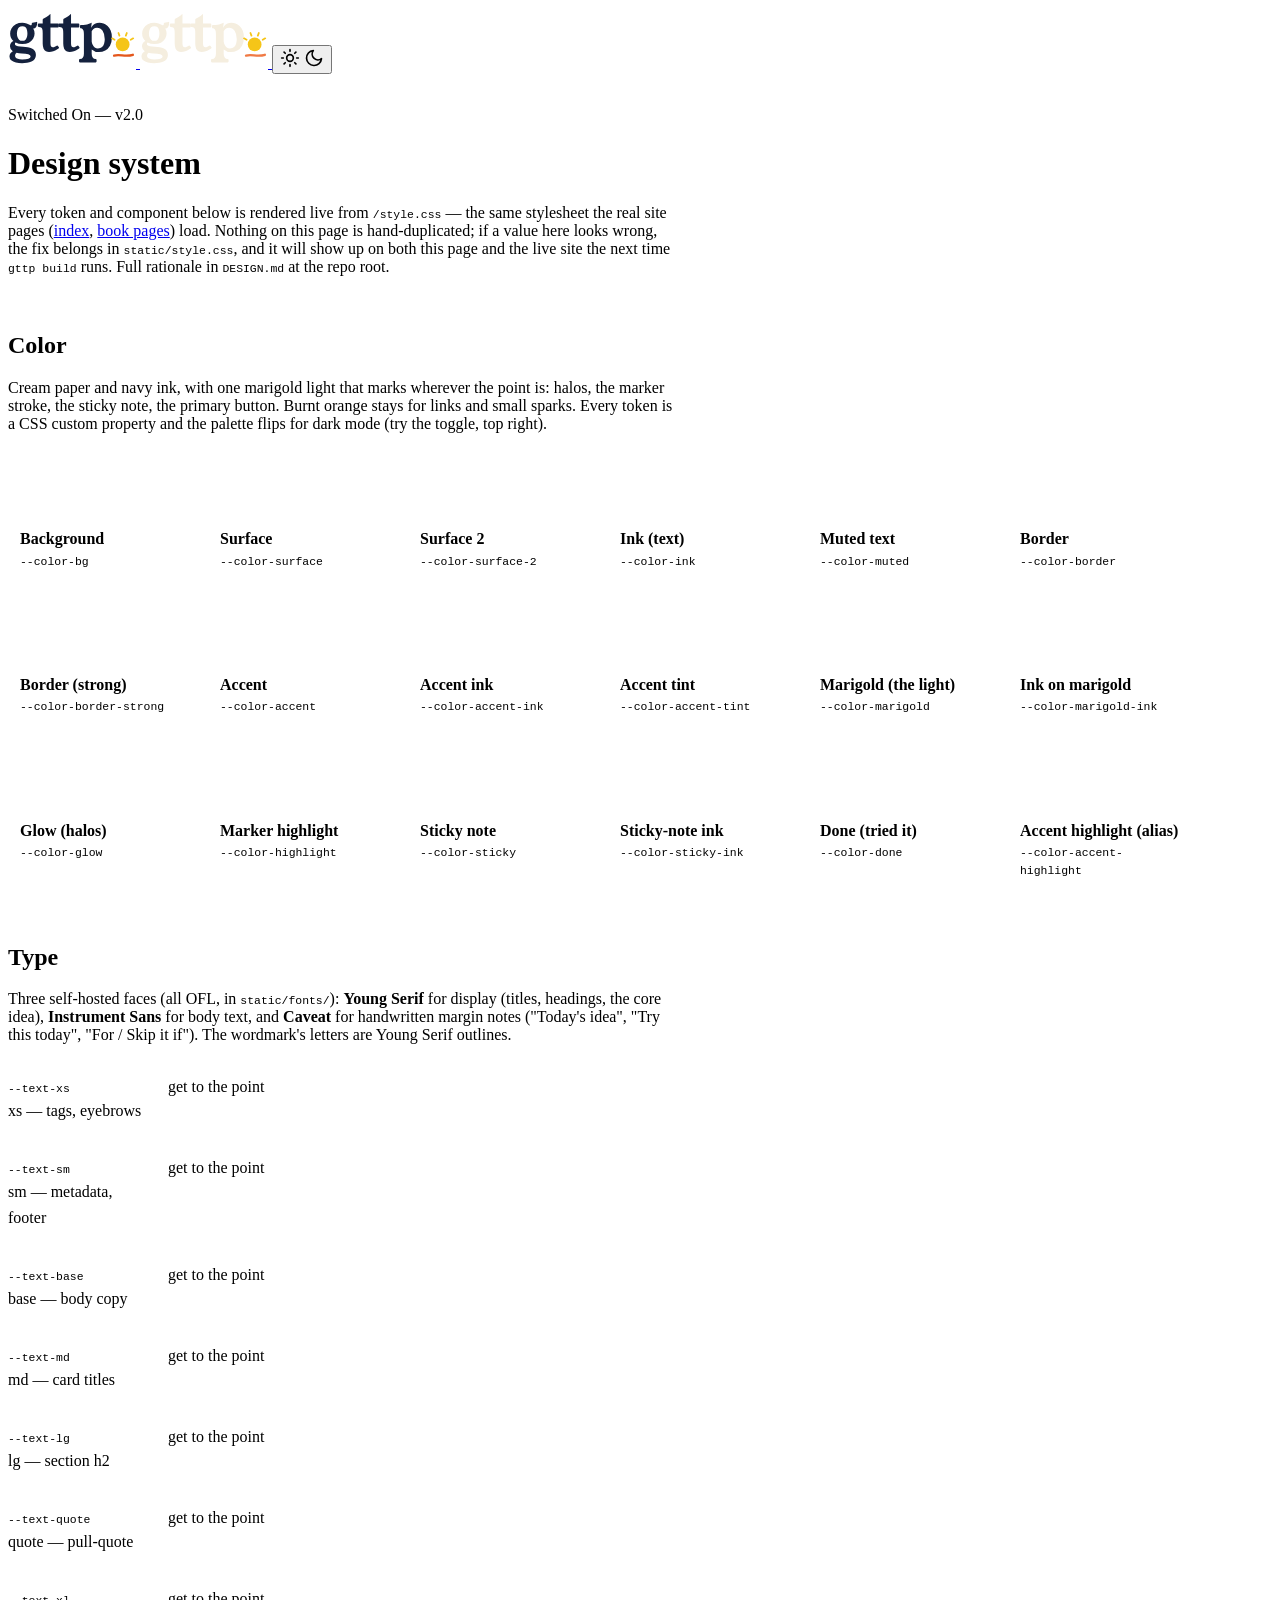
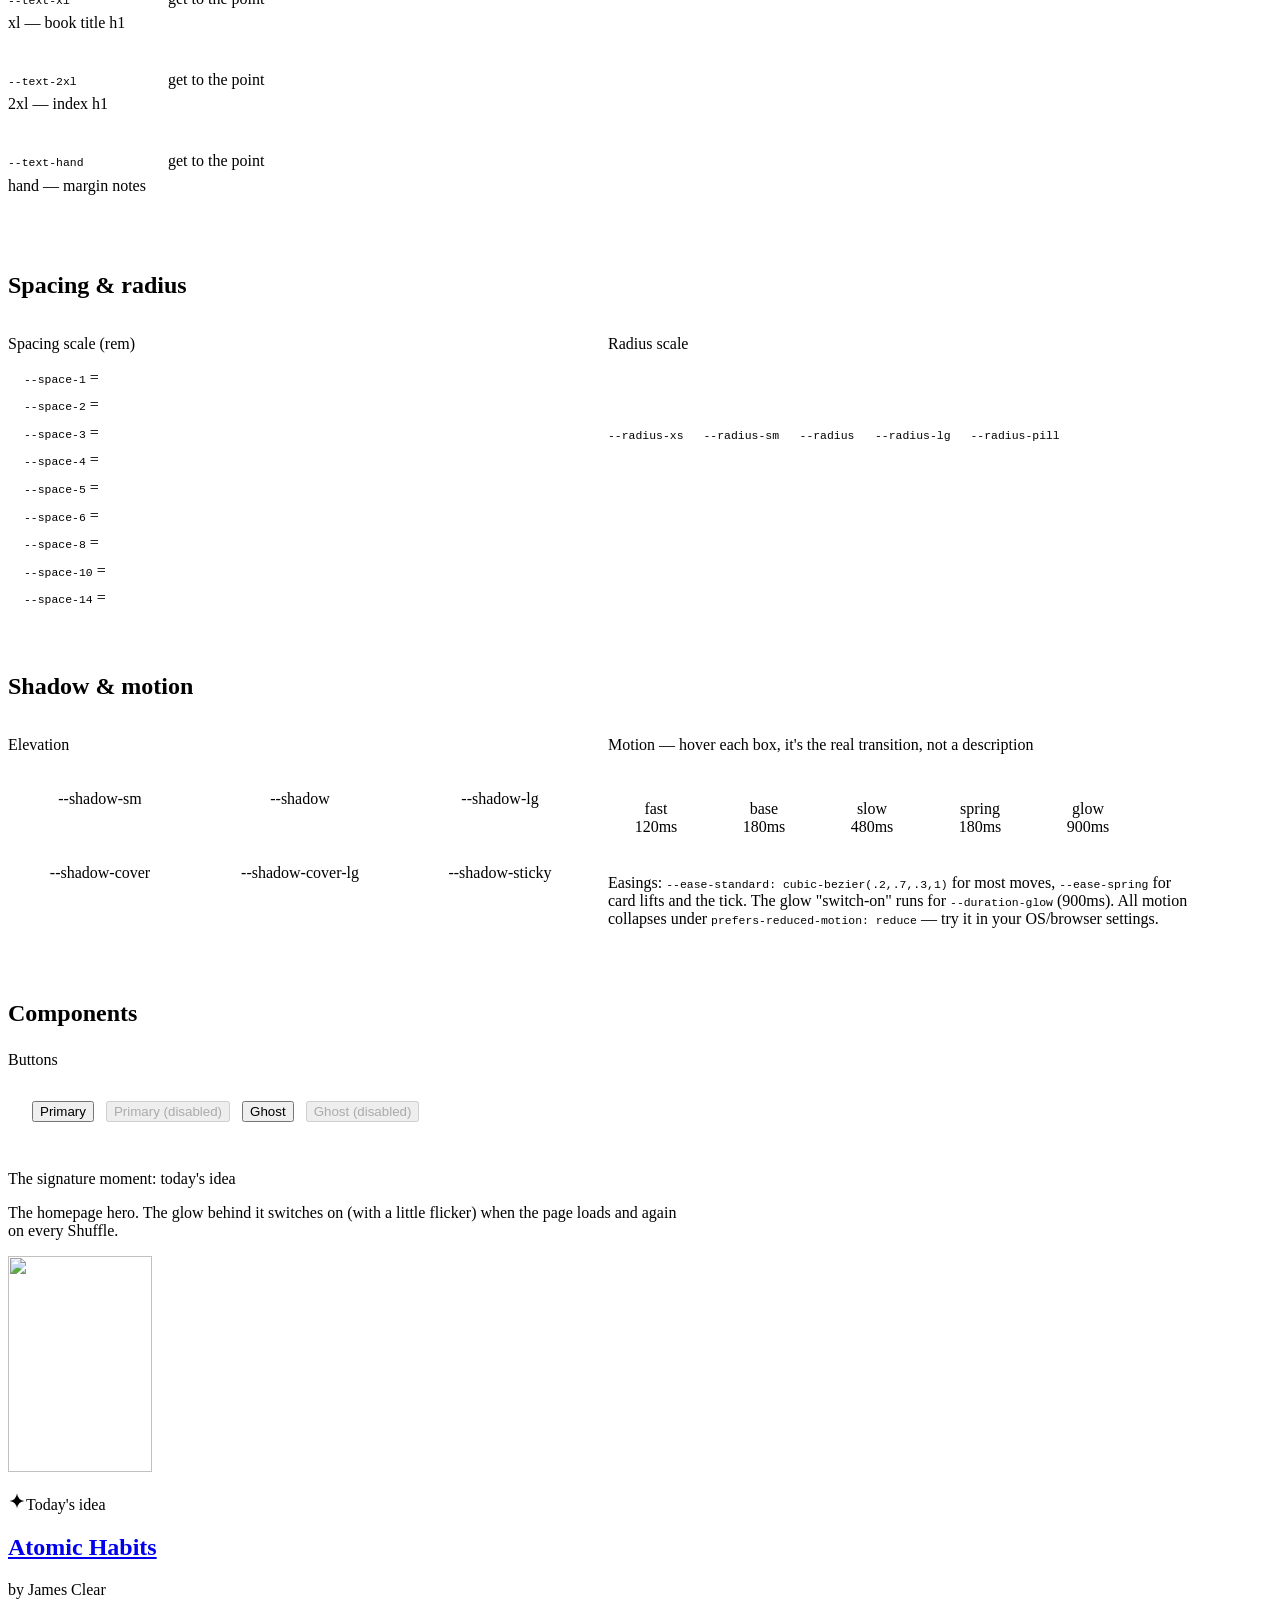
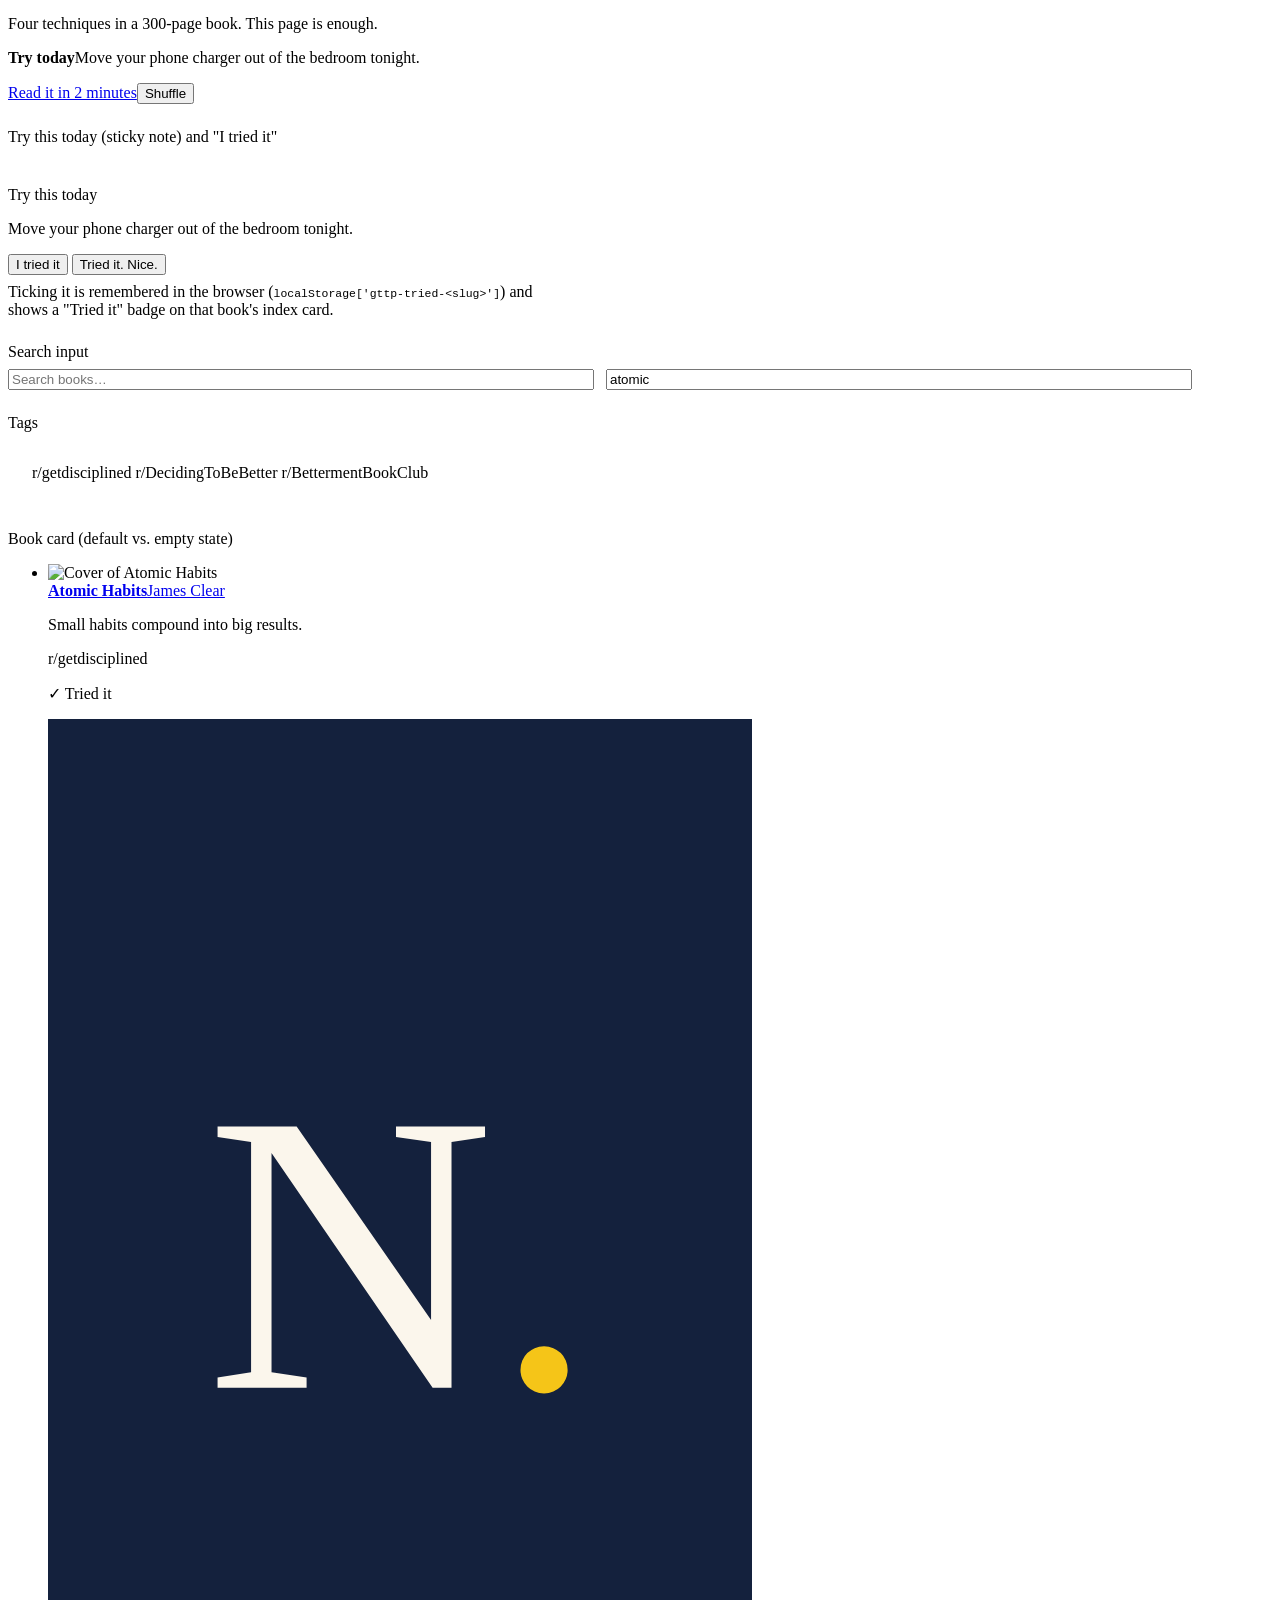
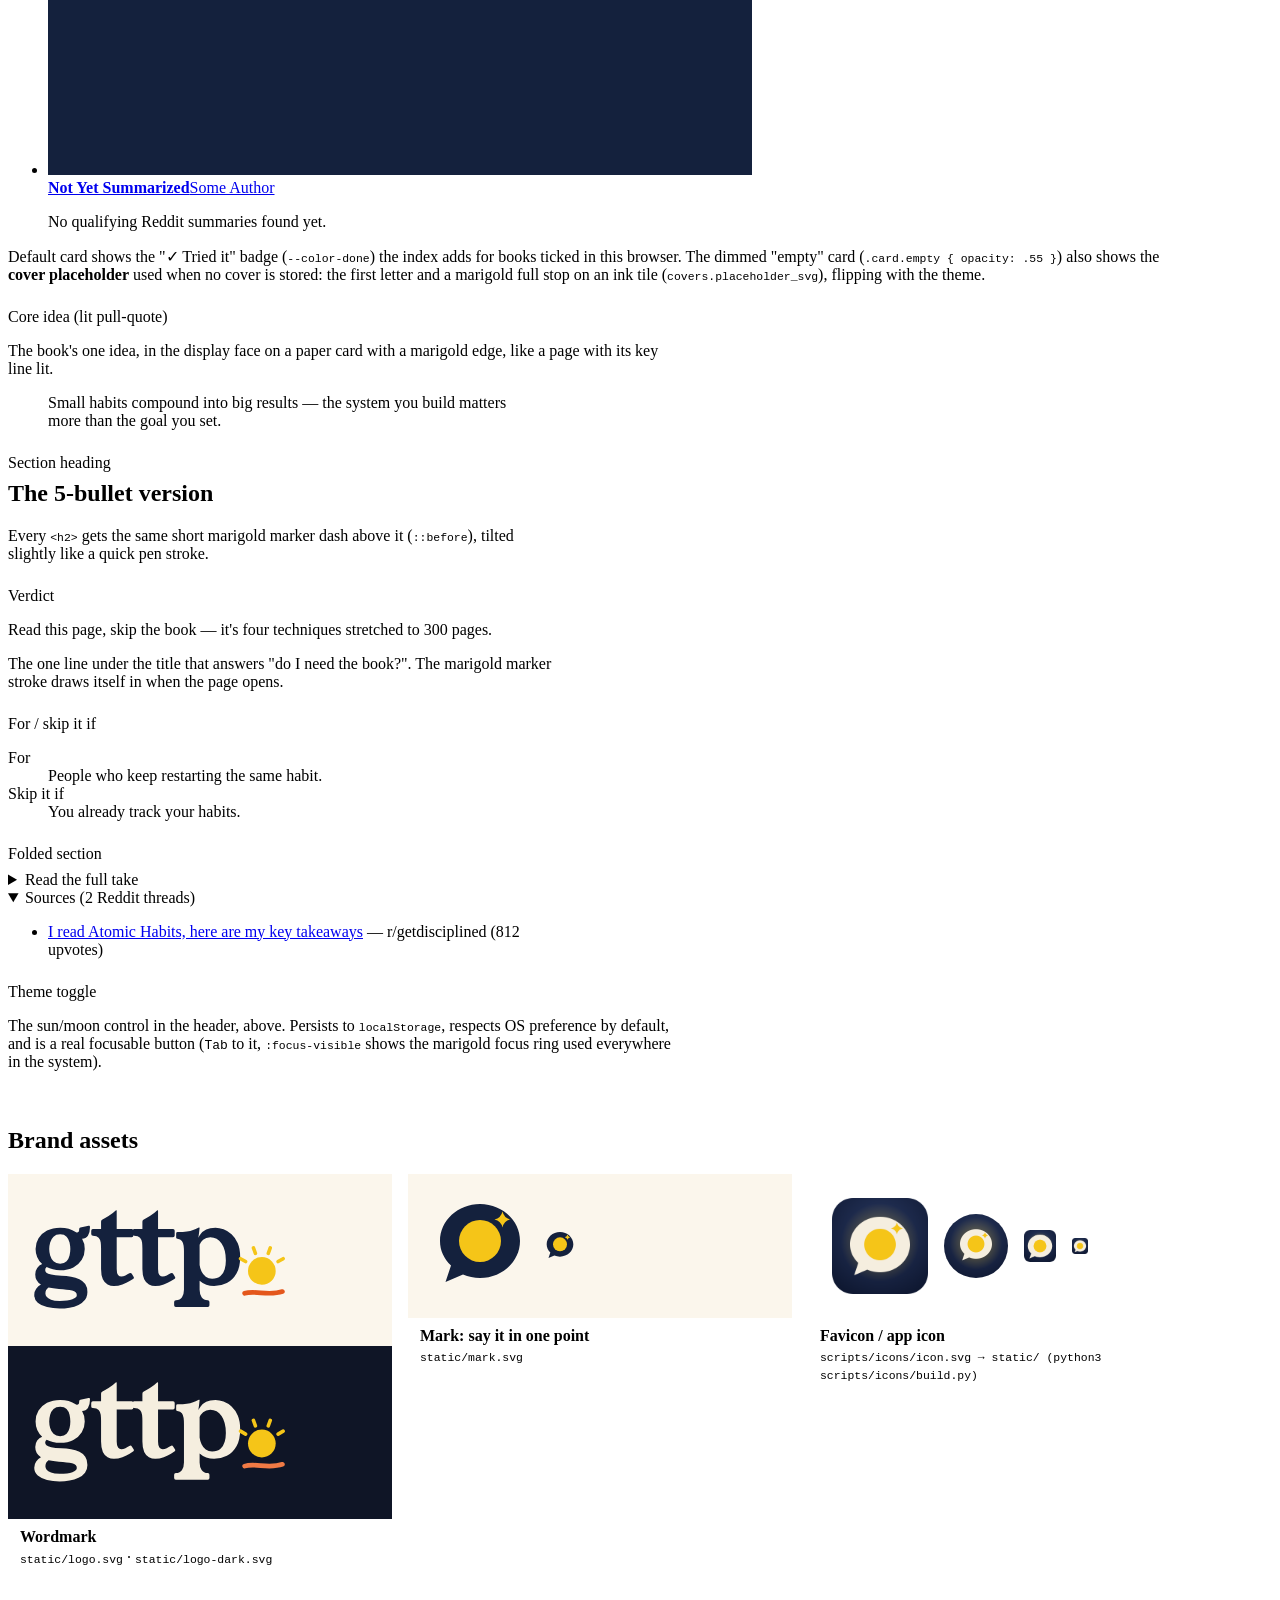
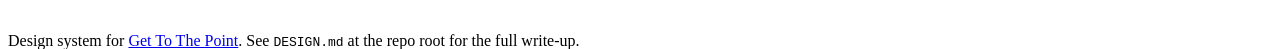
==== commit eb4e6bd3: "fix: bring UI back in line with the Switched On design system - Cover placeholder: Young Serif lette" ====
--- a/static/design-system.html
+++ b/static/design-system.html
@@ -14,6 +14,7 @@
      value shown *inside* a specimen comes from style.css, not from here. */
   .ds-main { max-width: 74rem; }
   .ds-lede { color: var(--color-muted); max-width: 42rem; }
+  .ds-main code { font-size: .88em; }
   .ds-section { margin: 3.5rem 0; }
   .ds-section > h2 { margin-top: 0; }
   .ds-grid { display: grid; gap: 1rem; }
@@ -39,6 +40,11 @@
   .ds-motion-fast:hover { transition: transform var(--duration-fast) var(--ease-standard); }
   .ds-motion-base:hover { transition: transform var(--duration) var(--ease-standard); }
   .ds-motion-slow:hover { transition: transform var(--duration-slow) var(--ease-standard); }
+  .ds-motion-spring:hover { transition: transform var(--duration) var(--ease-spring); }
+  .ds-motion-glow { position: relative; isolation: isolate; }
+  .ds-motion-glow::before { content: ""; position: absolute; z-index: -1; inset: -40%; background: radial-gradient(closest-side, var(--color-glow), transparent); }
+  .ds-motion-glow.flicker::before { animation: flicker var(--duration-glow) var(--ease-standard) both; }
+  .ds-motion-glow:hover { transform: none; }
   .ds-btn-row { display: flex; flex-wrap: wrap; gap: .75rem; align-items: center; }
   .ds-input-row { display: grid; gap: .75rem; grid-template-columns: repeat(auto-fit, minmax(16rem, 1fr)); }
   .ds-note { font: var(--text-sm); color: var(--color-muted); margin-top: .5rem; }
@@ -67,10 +73,10 @@
 </header>
 
 <main class="content ds-main">
-  <div class="ds-lede" style="margin: 2rem 0 0;">
+  <div class="intro" style="margin: 2rem 0 0;">
     <p class="tag" style="margin-bottom: .75rem;">Switched On — v2.0</p>
     <h1>Design system</h1>
-    <p class="sub">Every token and component below is rendered live from
+    <p class="sub ds-lede">Every token and component below is rendered live from
       <code>/style.css</code> — the same stylesheet the real site pages
       (<a href="index.html">index</a>, <a href="books/atomic-habits.html">book
       pages</a>) load. Nothing on this page is hand-duplicated; if a value
@@ -129,6 +135,7 @@
           <div class="ds-shadow-card" style="box-shadow: var(--shadow);">--shadow</div>
           <div class="ds-shadow-card" style="box-shadow: var(--shadow-lg);">--shadow-lg</div>
           <div class="ds-shadow-card" style="box-shadow: var(--shadow-cover);">--shadow-cover</div>
+          <div class="ds-shadow-card" style="box-shadow: var(--shadow-cover-lg);">--shadow-cover-lg</div>
           <div class="ds-shadow-card" style="box-shadow: var(--shadow-sticky);">--shadow-sticky</div>
         </div>
       </div>
@@ -138,6 +145,8 @@
           <div class="ds-motion-demo ds-motion-fast">fast<br>120ms</div>
           <div class="ds-motion-demo ds-motion-base">base<br>180ms</div>
           <div class="ds-motion-demo ds-motion-slow">slow<br>480ms</div>
+          <div class="ds-motion-demo ds-motion-spring">spring<br>180ms</div>
+          <div class="ds-motion-demo ds-motion-glow" tabindex="0" role="button" aria-label="Replay the glow switch-on">glow<br>900ms</div>
         </div>
         <p class="ds-note">Easings: <code>--ease-standard: cubic-bezier(.2,.7,.3,1)</code> for most moves, <code>--ease-spring</code> for card lifts and the tick. The glow "switch-on" runs for <code>--duration-glow</code> (900ms). All motion collapses under <code>prefers-reduced-motion: reduce</code> — try it in your OS/browser settings.</p>
       </div>
@@ -162,7 +171,7 @@
     <section class="today" style="max-width:44rem;">
       <img class="cover cover-detail" src="covers/atomic-habits.jpg" alt="" width="144" height="216">
       <div class="today-body">
-        <p class="today-label hand">Today's idea</p>
+        <p class="today-label hand"><svg width='18' height='18' viewBox='0 0 24 24' aria-hidden='true'><path d='M12 2q1.2 8.8 10 10q-8.8 1.2-10 10q-1.2-8.8-10-10q8.8-1.2 10-10z' fill='currentColor'/></svg>Today's idea</p>
         <h2><a href="books/atomic-habits.html">Atomic Habits</a></h2>
         <p class="author">by James Clear</p>
         <p class="verdict"><span>Four techniques in a 300-page book. This page is enough.</span></p>
@@ -202,23 +211,26 @@
       <li class="card">
         <img class="cover cover-thumb" src="covers/atomic-habits.jpg" alt="Cover of Atomic Habits" loading="lazy" width="72" height="108">
         <div class="card-body">
-          <a href="books/atomic-habits.html"><strong>Atomic Habits</strong> — James Clear</a>
-          <p>Small habits compound into big results.</p>
+          <a href="books/atomic-habits.html"><strong>Atomic Habits</strong><span class="card-author">James Clear</span></a>
+          <p class="card-idea">Small habits compound into big results.</p>
           <p class="tags"><span class="tag">r/getdisciplined</span></p>
+          <p class="tried-badge">✓ Tried it</p>
         </div>
       </li>
       <li class="card empty">
-        <img class="cover cover-thumb" src="covers/how-to-begin.jpg" alt="Cover, no summary yet" loading="lazy" width="72" height="108">
+        <svg class="cover cover-thumb cover-placeholder" viewBox="0 0 60 90" role="img" aria-label="Cover of Not Yet Summarized" preserveAspectRatio="xMidYMid slice"><rect class="ph-bg" width="60" height="90" fill="#14213D"/><text class="ph-letter" x="30" y="57" fill="#FBF6EC" font-size="34" text-anchor="middle" font-family="'Young Serif', Georgia, serif">N<tspan class="ph-dot" fill="#F5C518">.</tspan></text></svg>
         <div class="card-body">
-          <a href="index.html"><strong>Not Yet Summarized</strong></a>
-          <p>No qualifying Reddit summaries found yet.</p>
+          <a href="index.html"><strong>Not Yet Summarized</strong><span class="card-author">Some Author</span></a>
+          <p class="card-idea">No qualifying Reddit summaries found yet.</p>
         </div>
       </li>
     </ul>
-    <p class="ds-note">The dimmed "empty" card is the only semantic-color
-      moment in the system: <code>.card.empty { opacity: .55 }</code> — a
-      quiet, non-alarming way to say "nothing here yet" without introducing a
-      second accent color.</p>
+    <p class="ds-note">Default card shows the "✓ Tried it" badge
+      (<code>--color-done</code>) the index adds for books ticked in this
+      browser. The dimmed "empty" card (<code>.card.empty { opacity: .55 }</code>)
+      also shows the <b>cover placeholder</b> used when no cover is stored: the
+      first letter and a marigold full stop on an ink tile
+      (<code>covers.placeholder_svg</code>), flipping with the theme.</p>
 
     <h3 style="font:var(--text-md); margin: 1.5rem 0 .5rem;">Core idea (lit pull-quote)</h3>
     <p class="ds-lede">The book's one idea, in the display face on a paper
@@ -265,7 +277,7 @@
     <p class="ds-lede">The sun/moon control in the header, above. Persists to
       <code>localStorage</code>, respects OS preference by default, and is a
       real focusable button (<kbd>Tab</kbd> to it, <code>:focus-visible</code>
-      shows the accent-color ring used everywhere in the system).</p>
+      shows the marigold focus ring used everywhere in the system).</p>
   </section>
 
   <!-- ASSETS ====================================================== -->
@@ -308,6 +320,10 @@
   b.addEventListener('click',function(){var n=cur()==='dark'?'light':'dark';document.documentElement.setAttribute('data-theme',n);try{localStorage.setItem('gttp-theme',n);}catch(e){}sync();});
 })();
 
+(function(){var g=document.querySelector('.ds-motion-glow');
+  function go(){g.classList.remove('flicker');void g.offsetWidth;g.classList.add('flicker');}
+  g.addEventListener('click',go);g.addEventListener('keydown',function(e){if(e.key==='Enter'||e.key===' '){e.preventDefault();go();}});})();
+
 // Build the color, type, and spacing sections by reading the *actual*
 // computed custom properties from :root — so this page can never drift out
 // of sync with style.css.
@@ -320,7 +336,7 @@
     ['--color-ink', 'Ink (text)'], ['--color-muted', 'Muted text'],
     ['--color-border', 'Border'], ['--color-border-strong', 'Border (strong)'],
     ['--color-accent', 'Accent'], ['--color-accent-ink', 'Accent ink'], ['--color-accent-tint', 'Accent tint'],
-    ['--color-marigold', 'Marigold (the light)'], ['--color-glow', 'Glow (halos)'],
+    ['--color-marigold', 'Marigold (the light)'], ['--color-marigold-ink', 'Ink on marigold'], ['--color-glow', 'Glow (halos)'],
     ['--color-highlight', 'Marker highlight'], ['--color-sticky', 'Sticky note'],
     ['--color-sticky-ink', 'Sticky-note ink'], ['--color-done', 'Done (tried it)'],
     ['--color-accent-highlight', 'Accent highlight (alias)']
@@ -358,7 +374,7 @@
   }).join('');
   document.getElementById('spacing-scale').innerHTML = spaceHtml;
 
-  var radii = ['--radius-sm','--radius','--radius-lg','--radius-pill'];
+  var radii = ['--radius-xs','--radius-sm','--radius','--radius-lg','--radius-pill'];
   var radiusHtml = radii.map(function(r){
     var val = v(r);
     var w = r === '--radius-pill' ? '5.5rem' : '3.5rem';
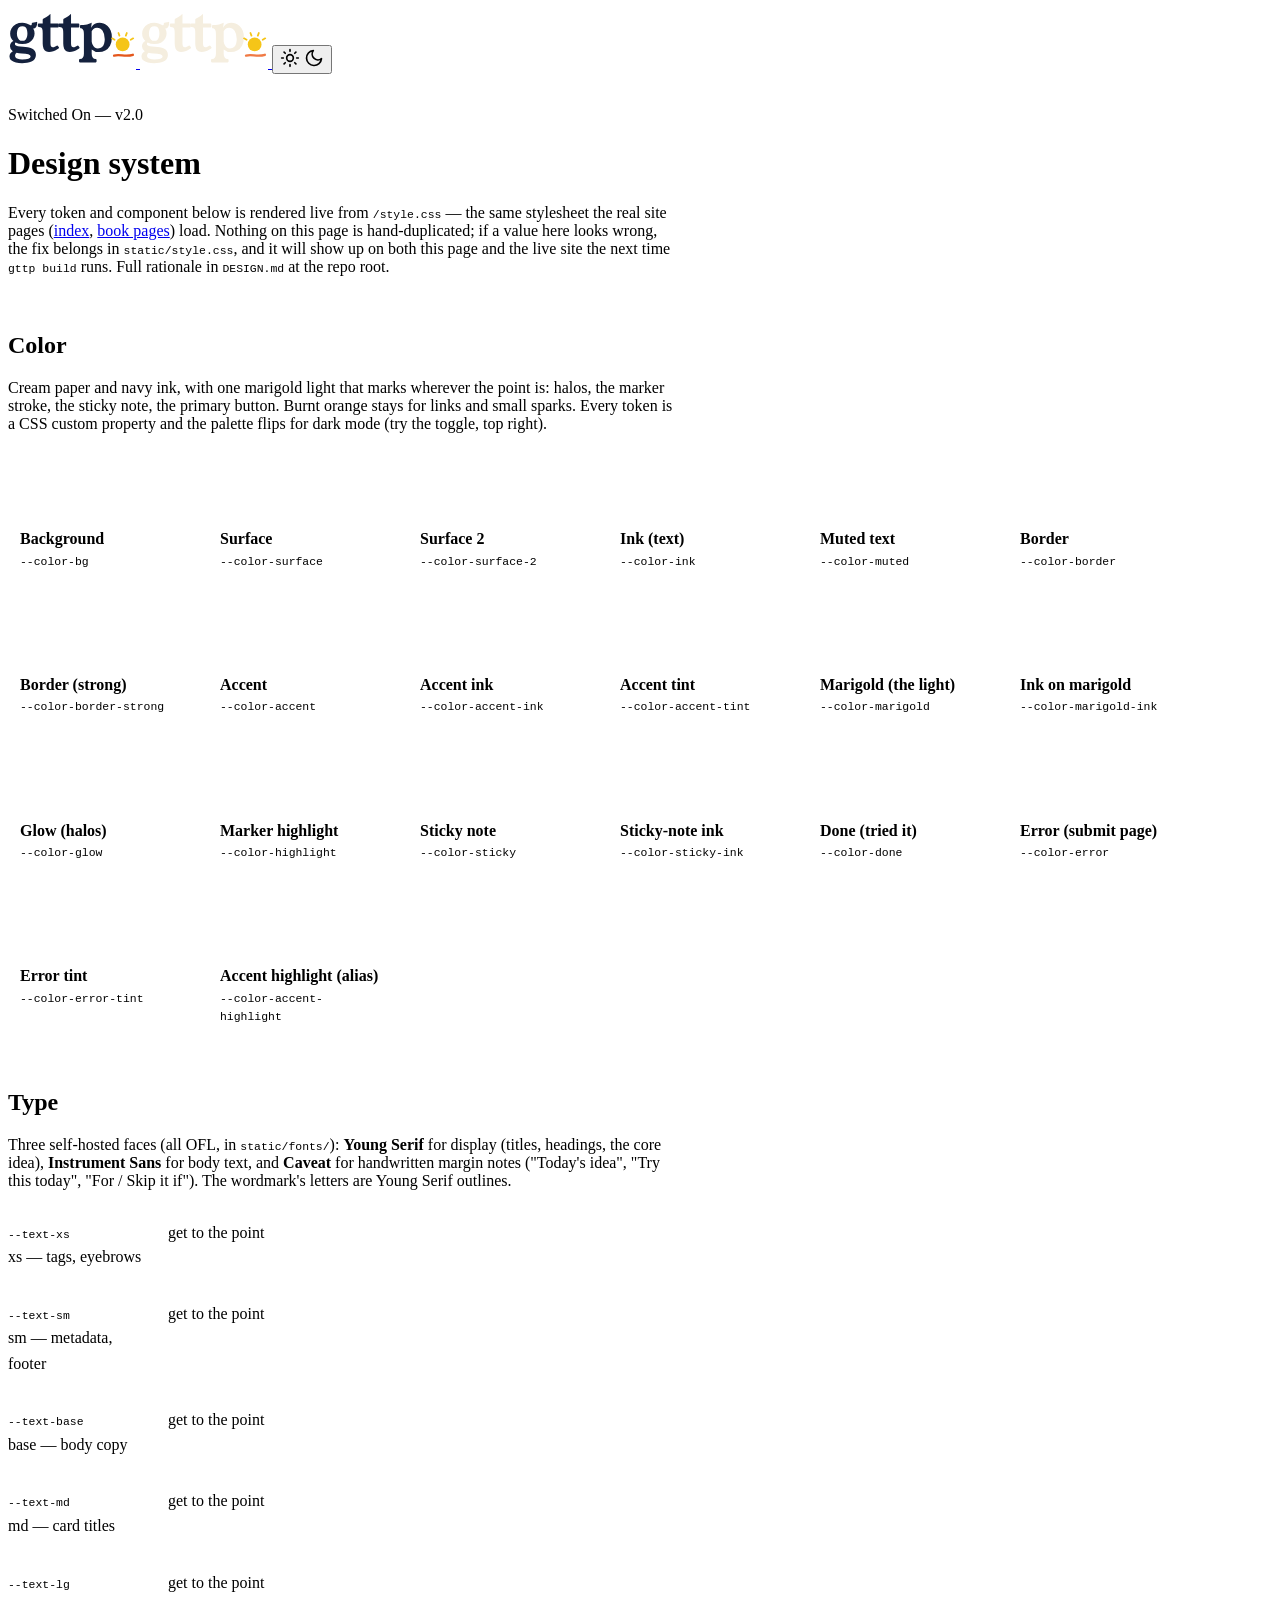
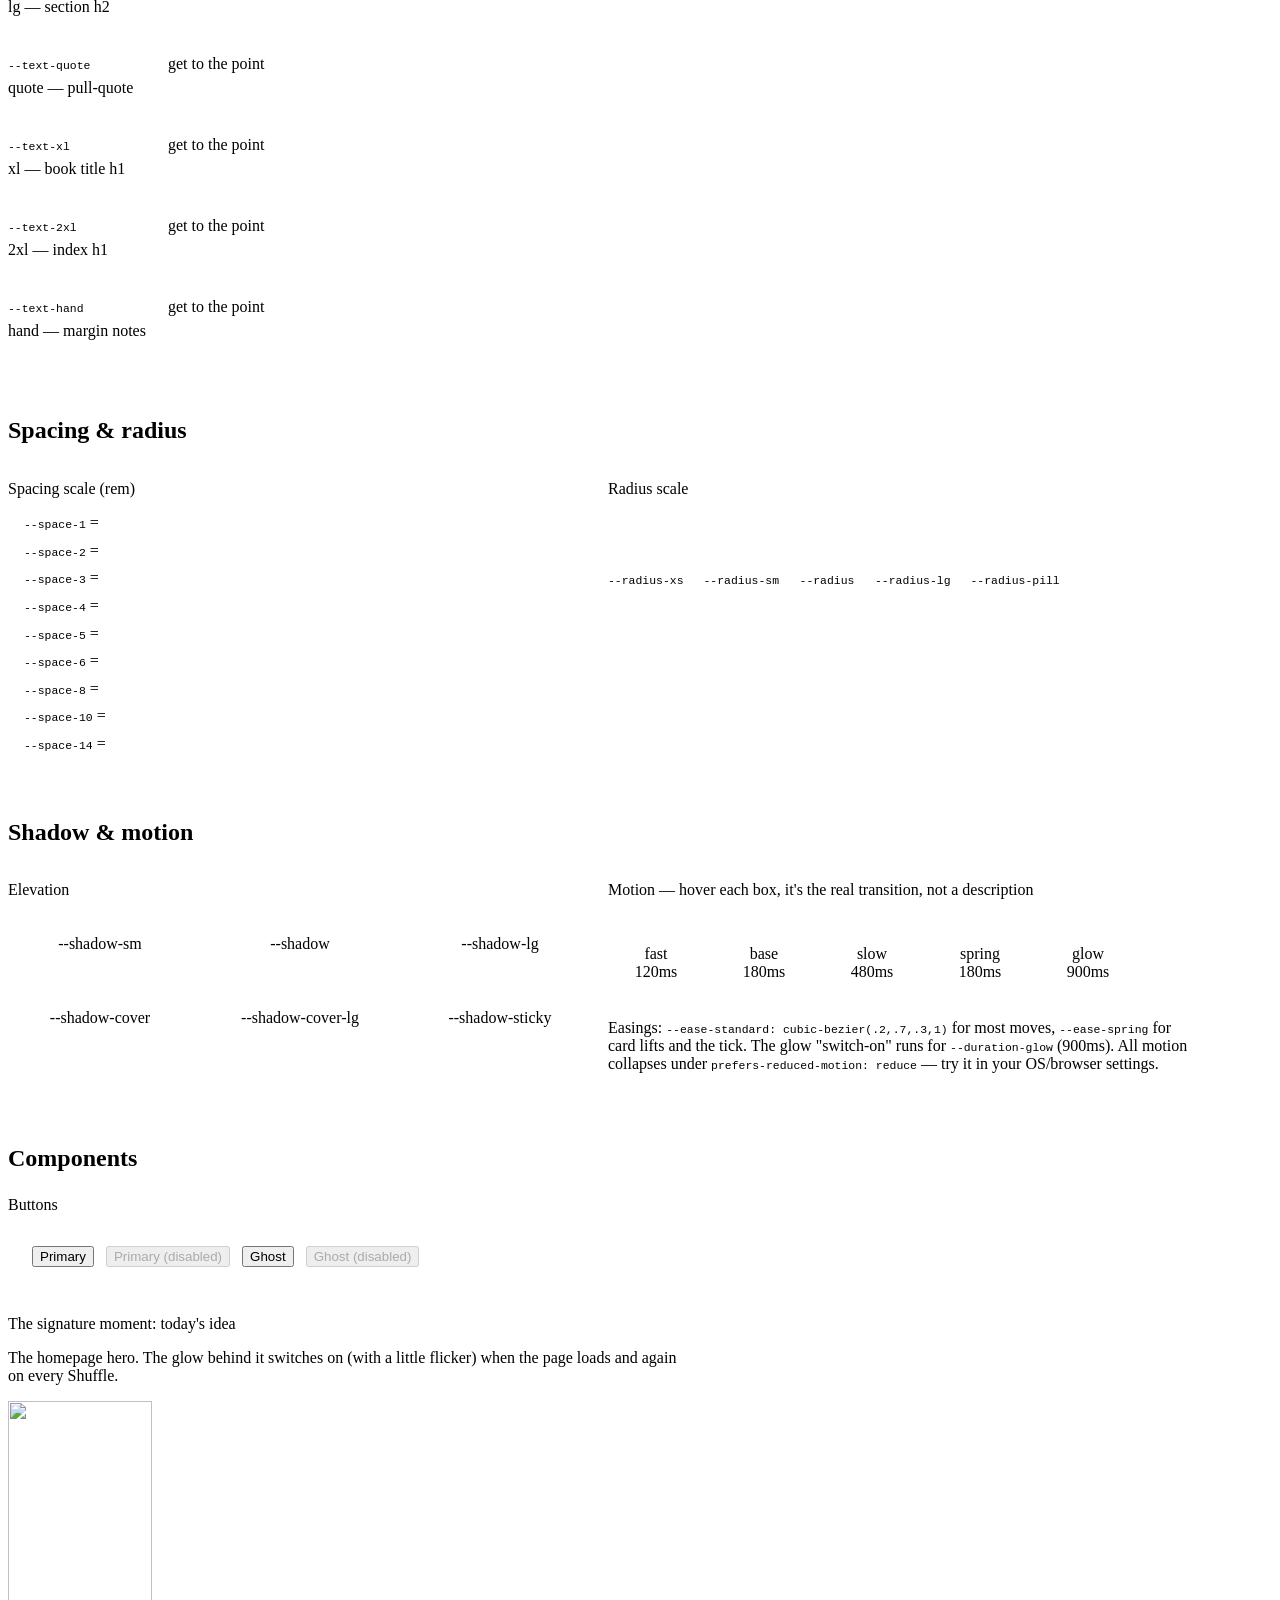
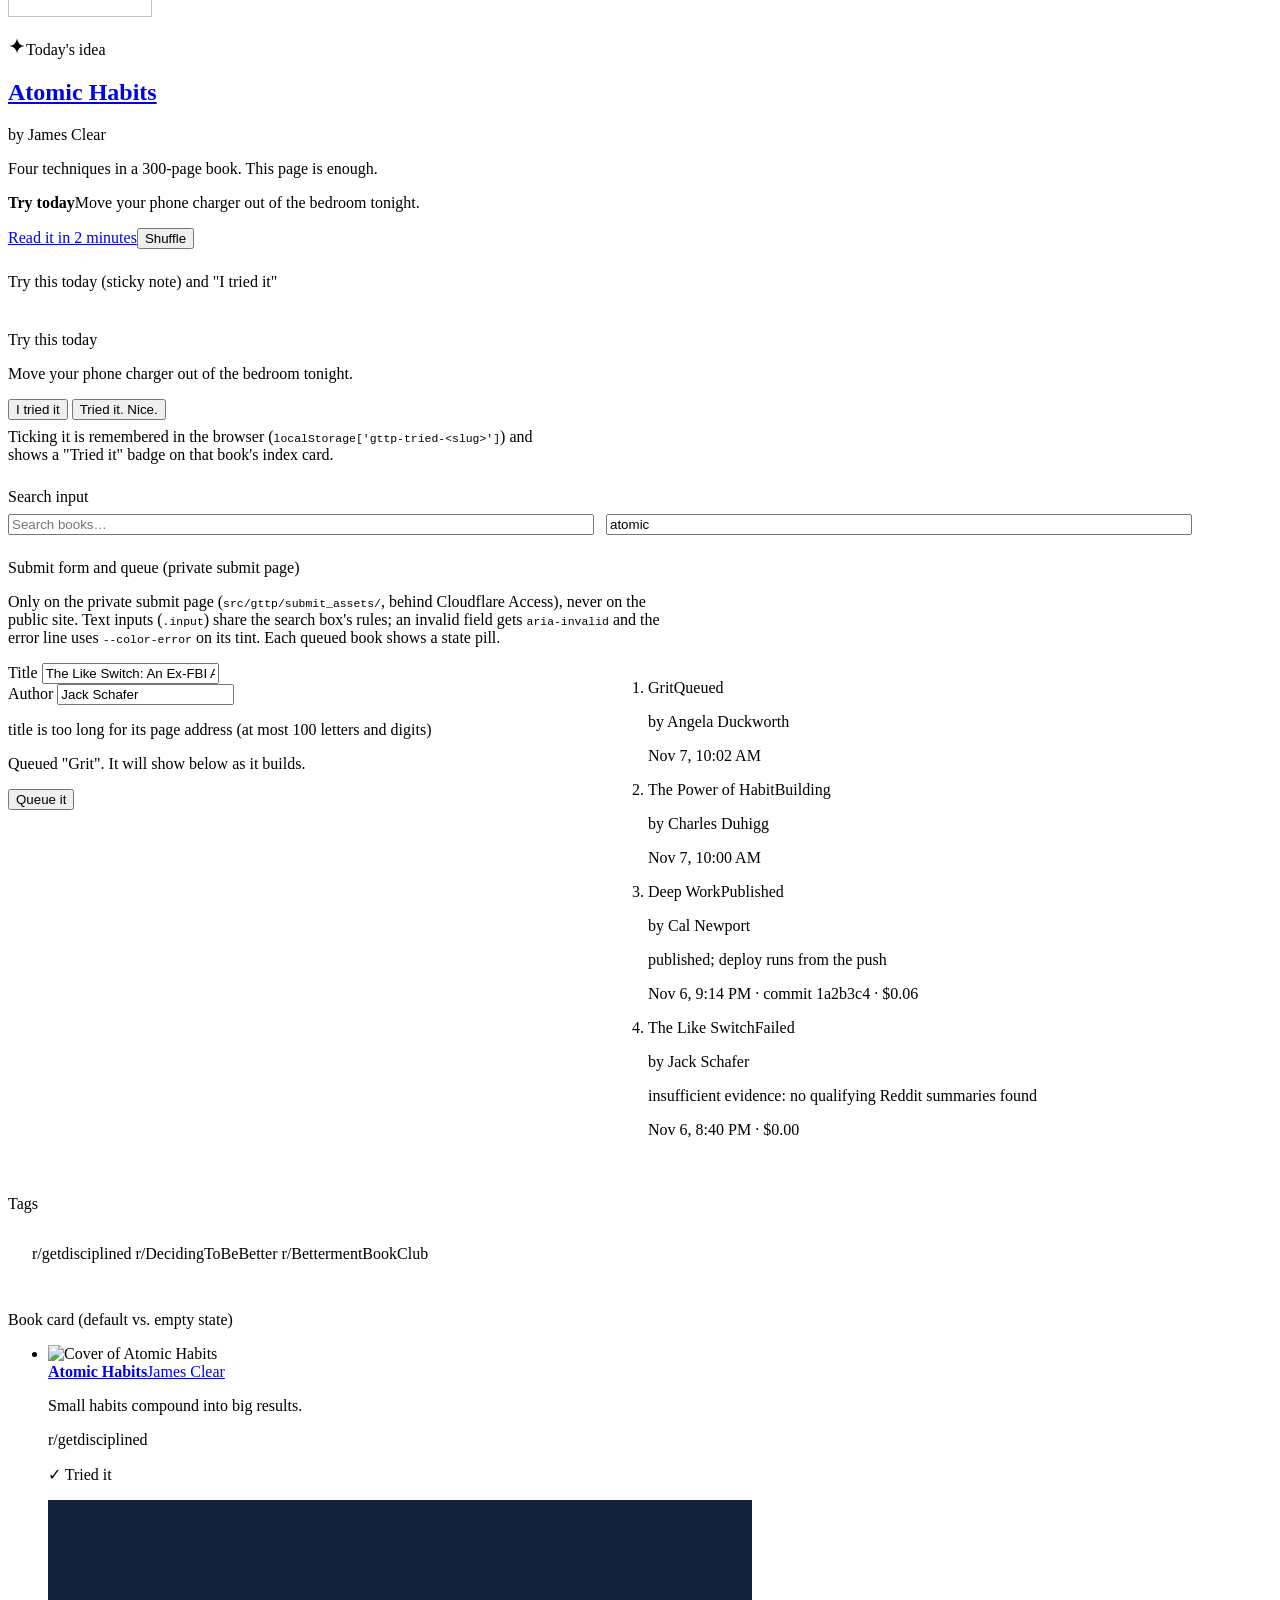
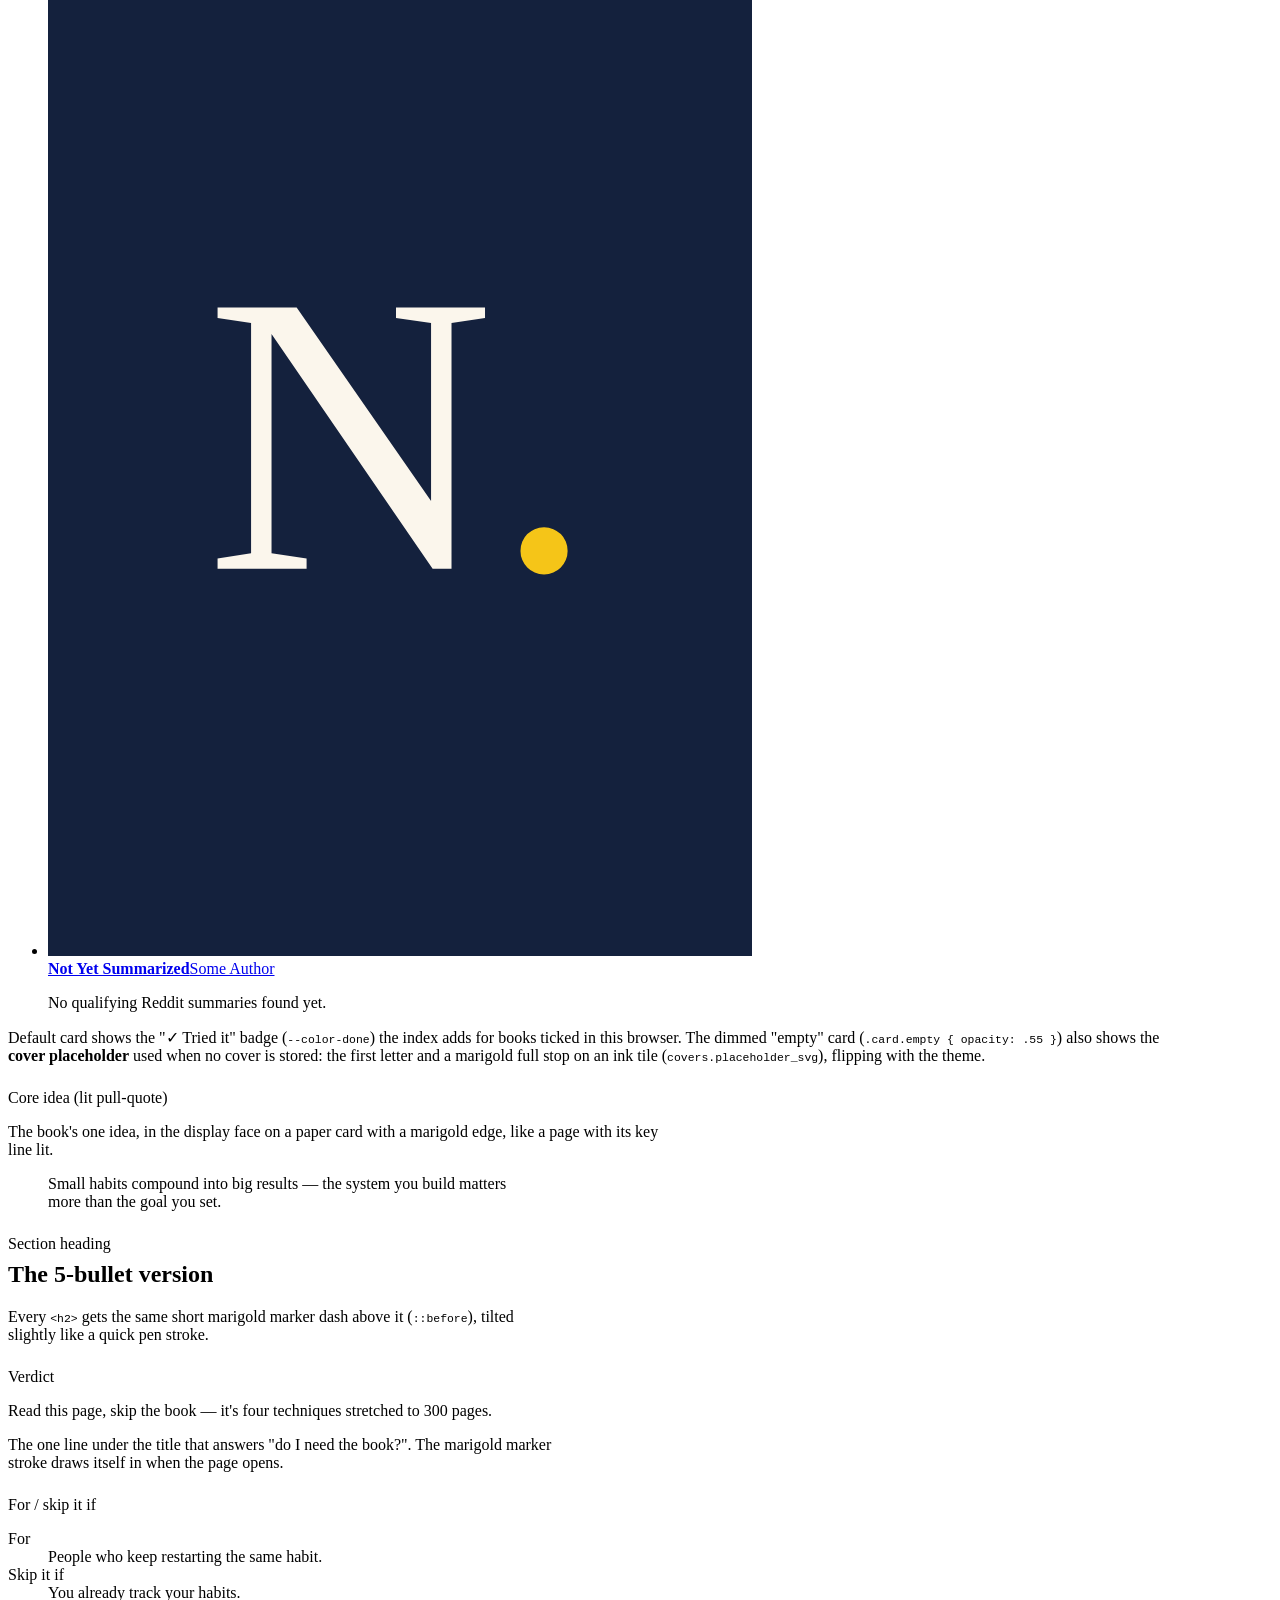
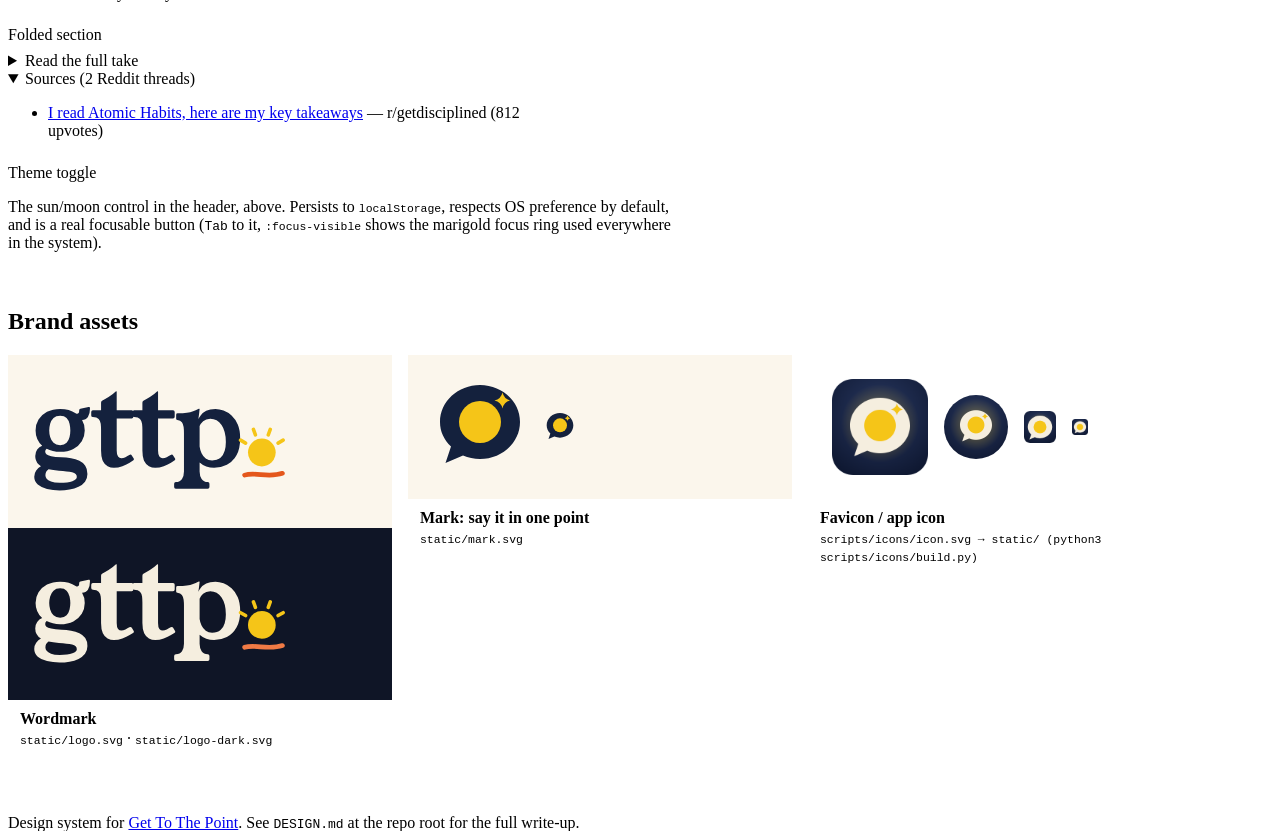
==== commit 36d57566: "feat: submit service and queue gttp.jobs holds the queue schema, input validation (reject, never san" ====
--- a/static/design-system.html
+++ b/static/design-system.html
@@ -199,6 +199,35 @@
       <input type="search" class="search" value="atomic" aria-label="Search books demo, filled">
     </div>
 
+    <h3 style="font:var(--text-md); margin: 1.5rem 0 .5rem;">Submit form and queue (private submit page)</h3>
+    <p class="ds-lede">Only on the private submit page
+      (<code>src/gttp/submit_assets/</code>, behind Cloudflare Access), never
+      on the public site. Text inputs (<code>.input</code>) share the search
+      box's rules; an invalid field gets <code>aria-invalid</code> and the
+      error line uses <code>--color-error</code> on its tint. Each queued
+      book shows a state pill.</p>
+    <div class="ds-grid ds-grid-2">
+      <form class="submit-form" novalidate onsubmit="return false">
+        <div class="field">
+          <label for="ds-title">Title</label>
+          <input class="input" id="ds-title" type="text" value="The Like Switch: An Ex-FBI Agent's Guide to Influencing, Attracting and Winning People Over, Expanded" aria-invalid="true">
+        </div>
+        <div class="field">
+          <label for="ds-author">Author</label>
+          <input class="input" id="ds-author" type="text" value="Jack Schafer">
+        </div>
+        <p class="form-error" role="alert">title is too long for its page address (at most 100 letters and digits)</p>
+        <p class="form-ok" role="status">Queued "Grit". It will show below as it builds.</p>
+        <div><button class="btn btn-primary" type="submit">Queue it</button></div>
+      </form>
+      <ol class="queue-list">
+        <li class="queue-item"><div class="queue-head"><span class="queue-title">Grit</span><span class="state-pill state-queued">Queued</span></div><p class="queue-author">by Angela Duckworth</p><p class="queue-meta">Nov 7, 10:02 AM</p></li>
+        <li class="queue-item"><div class="queue-head"><span class="queue-title">The Power of Habit</span><span class="state-pill state-running">Building</span></div><p class="queue-author">by Charles Duhigg</p><p class="queue-meta">Nov 7, 10:00 AM</p></li>
+        <li class="queue-item"><div class="queue-head"><span class="queue-title">Deep Work</span><span class="state-pill state-done">Published</span></div><p class="queue-author">by Cal Newport</p><p class="queue-message">published; deploy runs from the push</p><p class="queue-meta">Nov 6, 9:14 PM · commit 1a2b3c4 · $0.06</p></li>
+        <li class="queue-item"><div class="queue-head"><span class="queue-title">The Like Switch</span><span class="state-pill state-failed">Failed</span></div><p class="queue-author">by Jack Schafer</p><p class="queue-message">insufficient evidence: no qualifying Reddit summaries found</p><p class="queue-meta">Nov 6, 8:40 PM · $0.00</p></li>
+      </ol>
+    </div>
+
     <h3 style="font:var(--text-md); margin: 1.5rem 0 .5rem;">Tags</h3>
     <div class="ds-card-demo">
       <span class="tag">r/getdisciplined</span>
@@ -339,6 +368,7 @@
     ['--color-marigold', 'Marigold (the light)'], ['--color-marigold-ink', 'Ink on marigold'], ['--color-glow', 'Glow (halos)'],
     ['--color-highlight', 'Marker highlight'], ['--color-sticky', 'Sticky note'],
     ['--color-sticky-ink', 'Sticky-note ink'], ['--color-done', 'Done (tried it)'],
+    ['--color-error', 'Error (submit page)'], ['--color-error-tint', 'Error tint'],
     ['--color-accent-highlight', 'Accent highlight (alias)']
   ];
   var swatchHtml = colors.map(function(c){
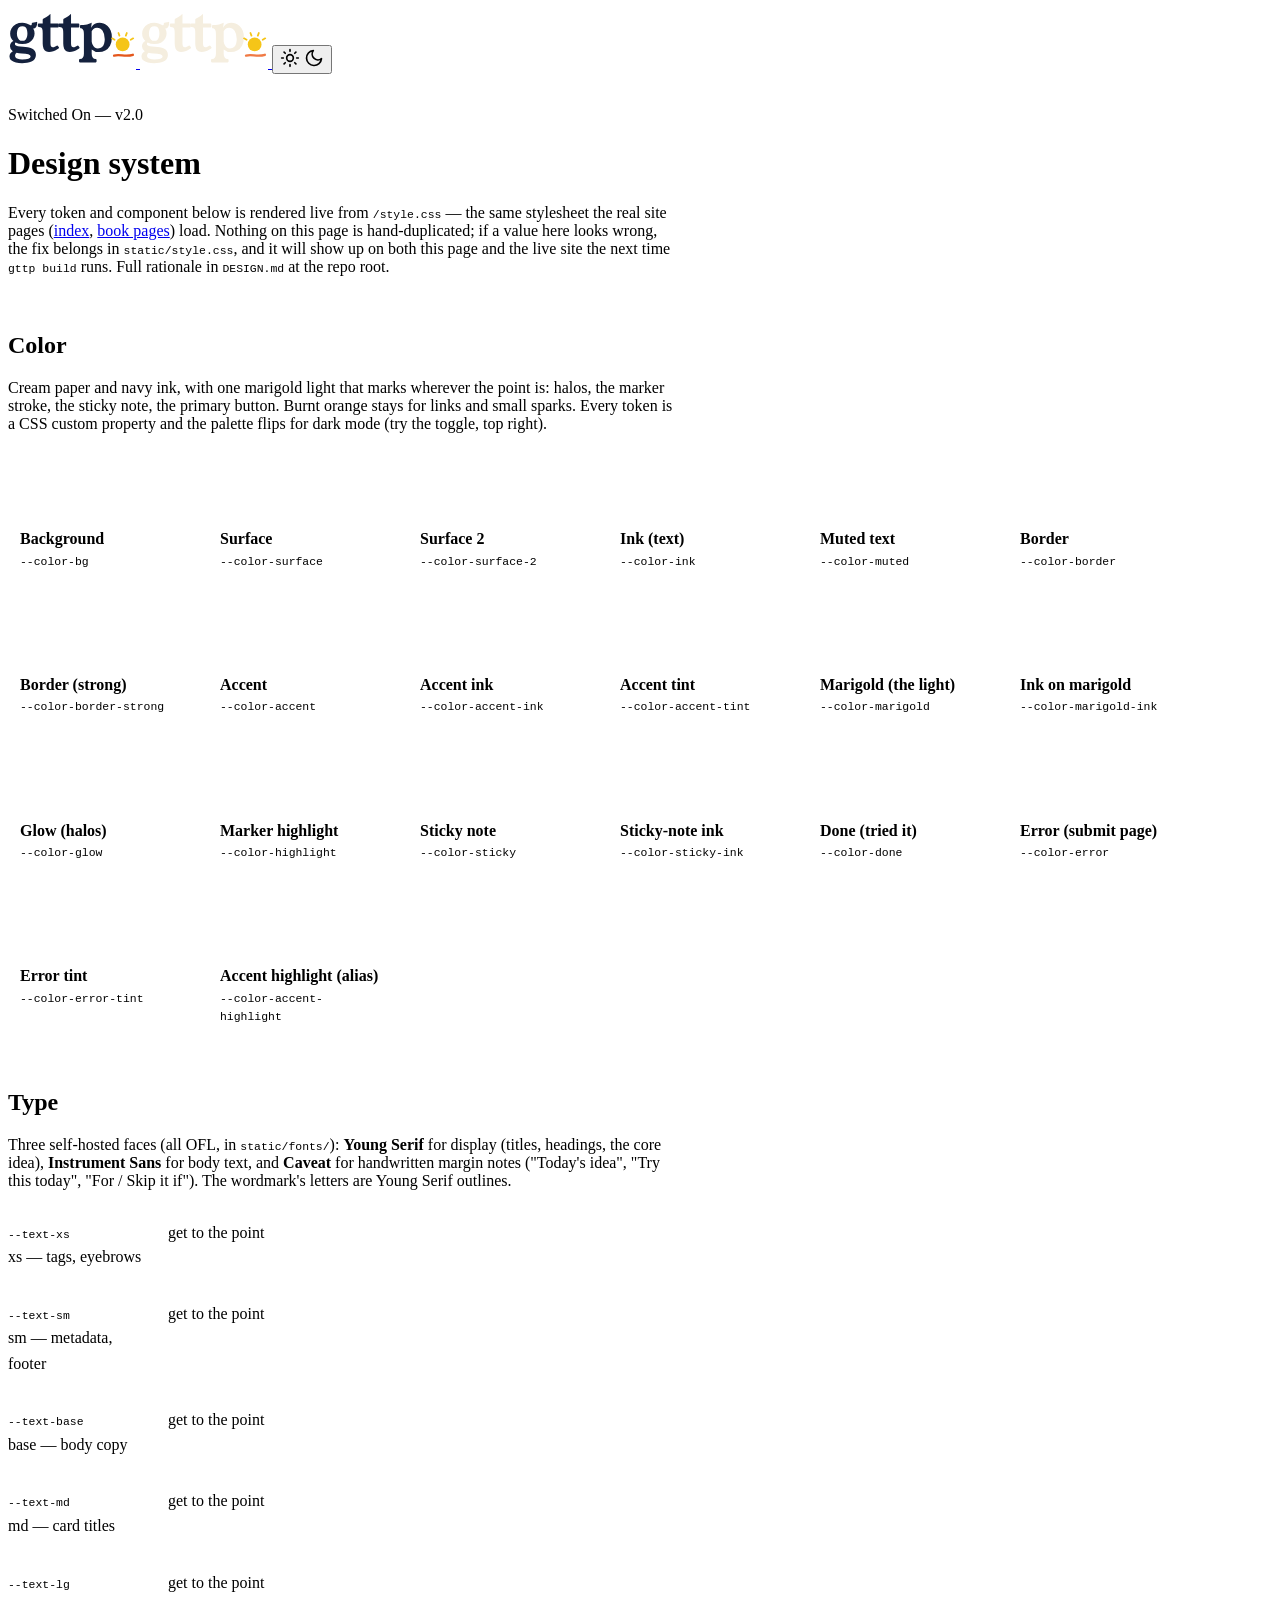
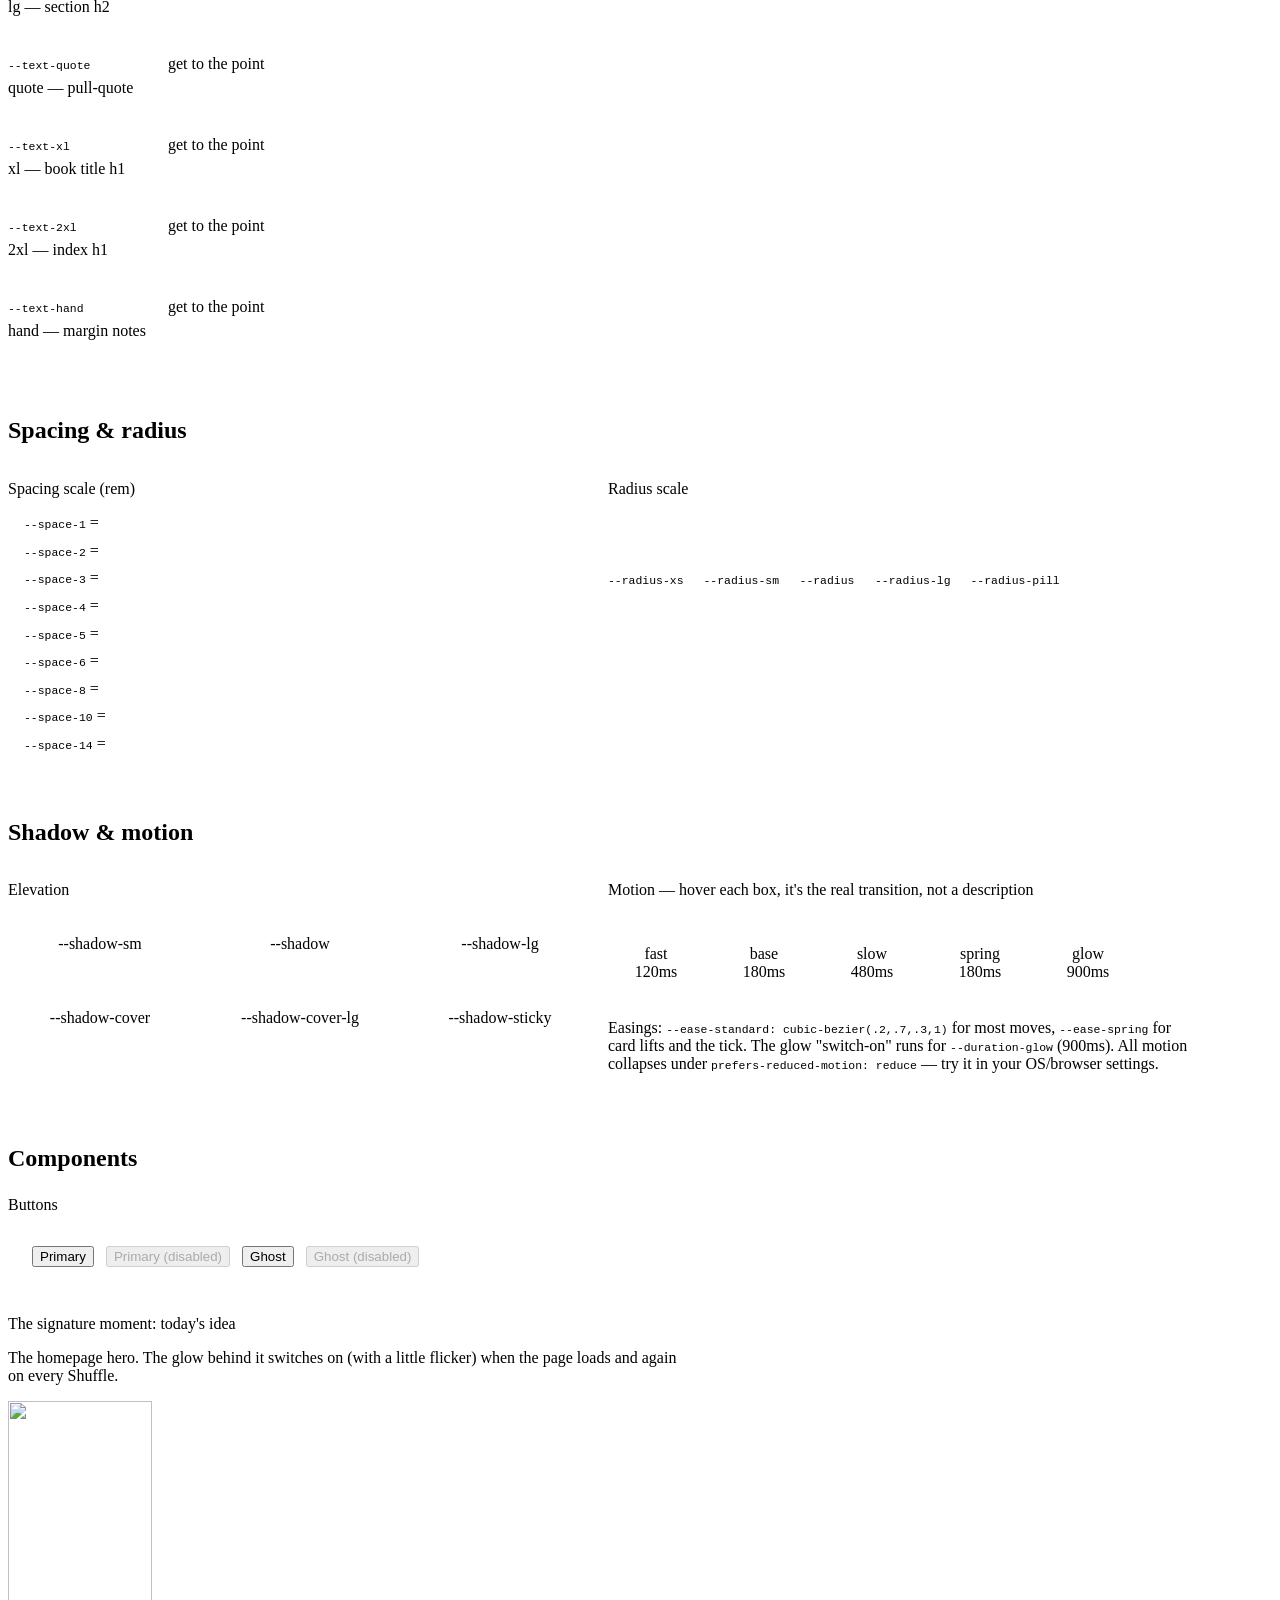
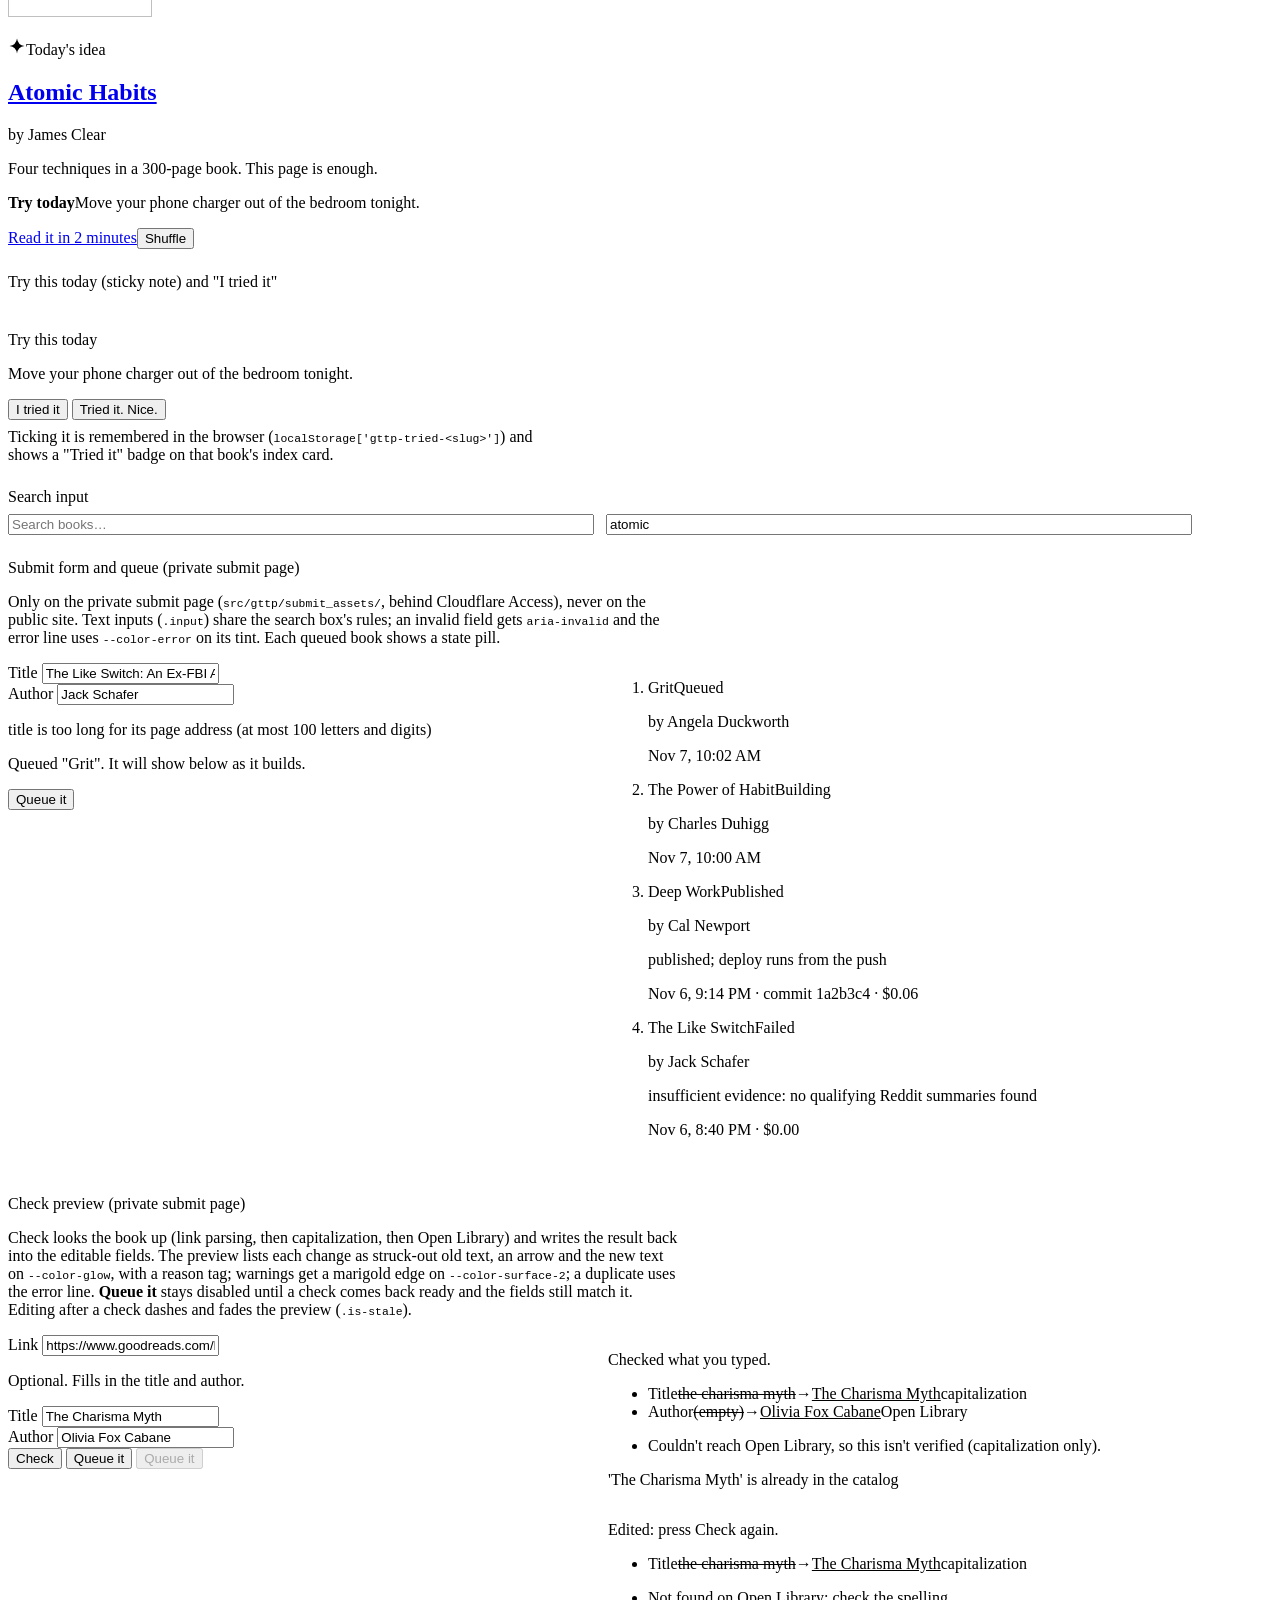
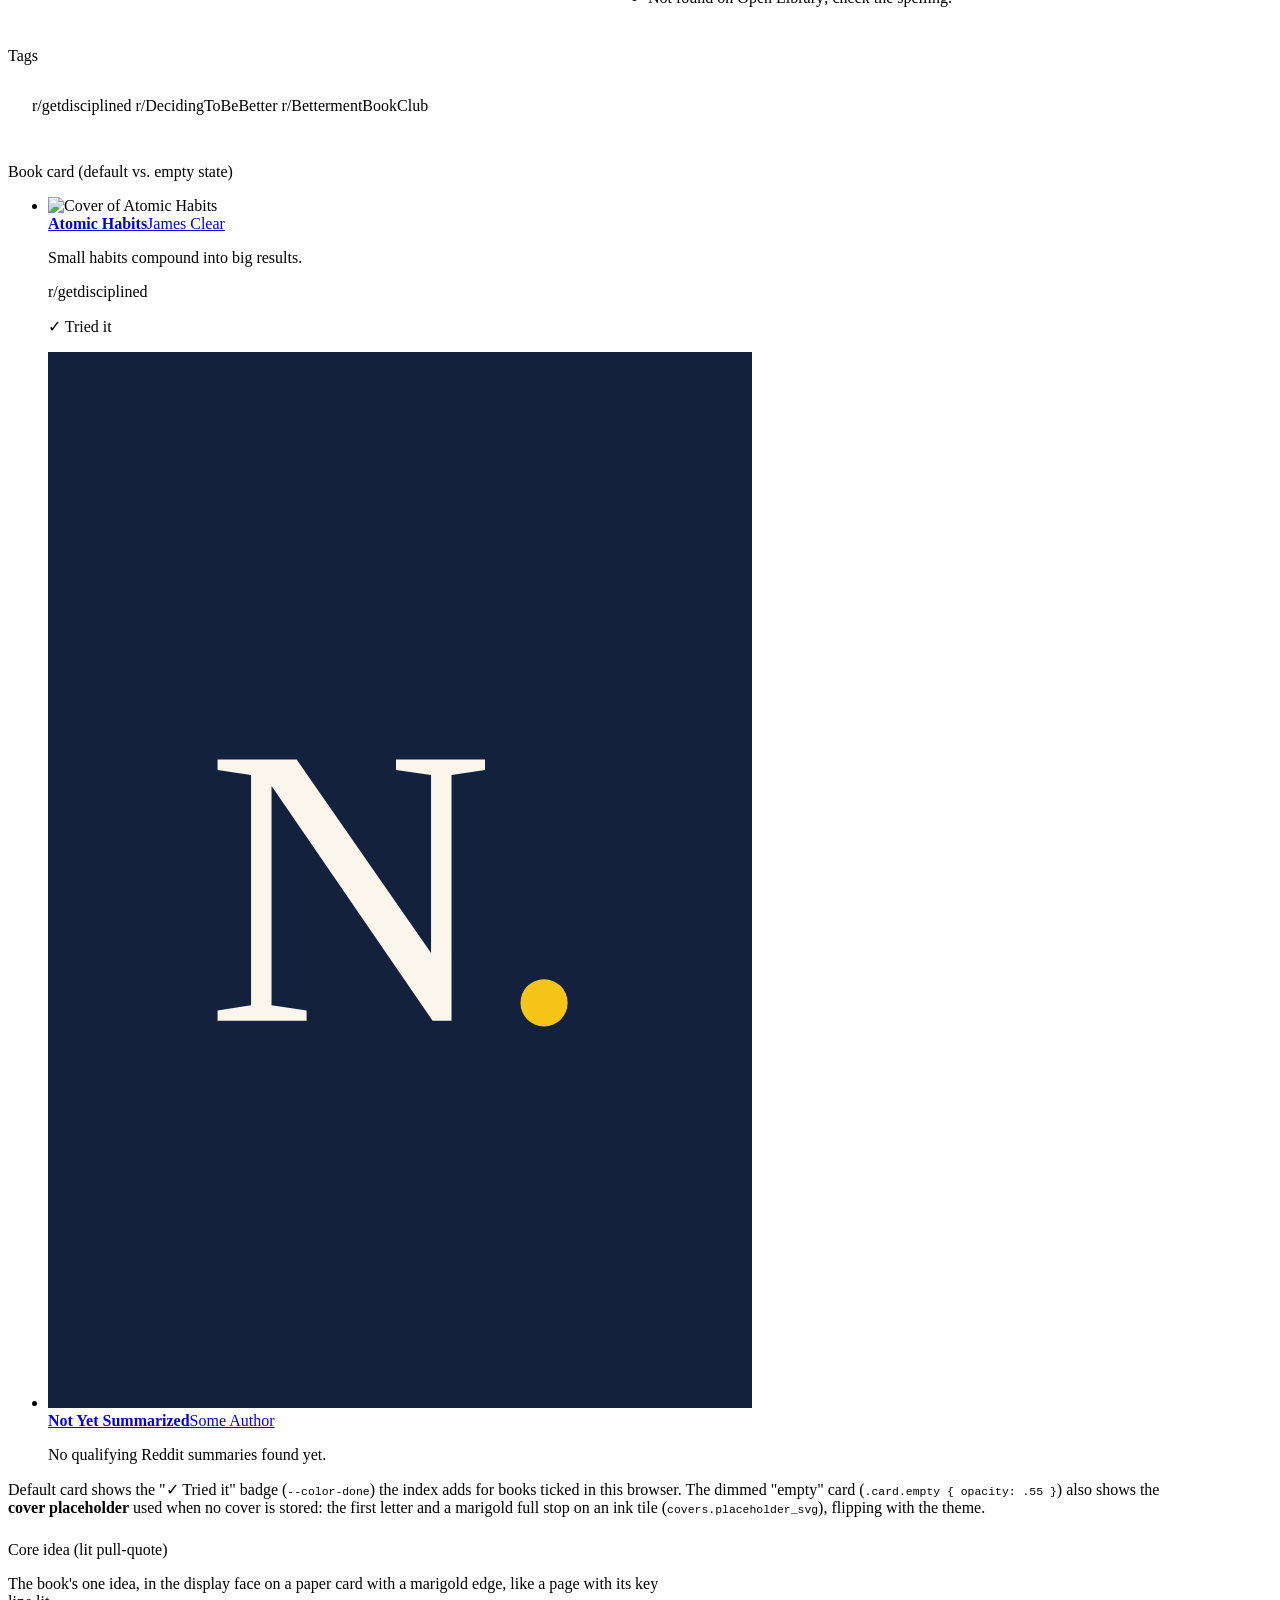
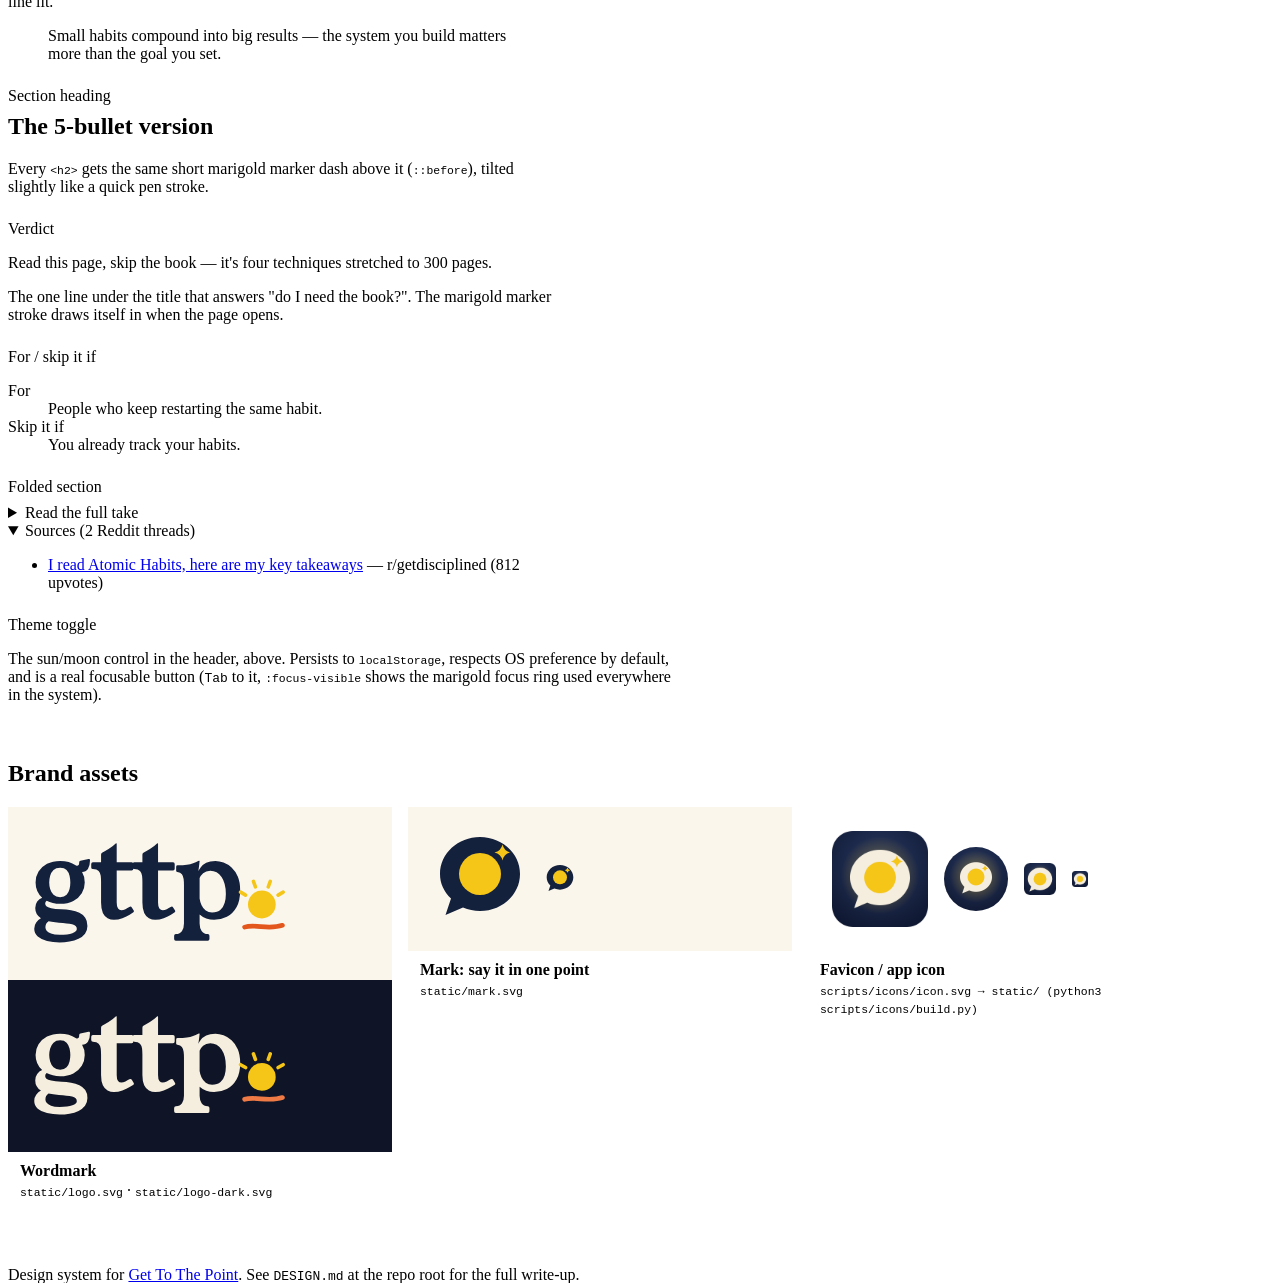
==== commit 2d76ed6a: "feat: link check on the submit page POST /api/check proxies to the resolver, re-validates its answer" ====
--- a/static/design-system.html
+++ b/static/design-system.html
@@ -228,6 +228,60 @@
       </ol>
     </div>
 
+    <h3 style="font:var(--text-md); margin: 1.5rem 0 .5rem;">Check preview (private submit page)</h3>
+    <p class="ds-lede">Check looks the book up (link parsing, then capitalization,
+      then Open Library) and writes the result back into the editable fields.
+      The preview lists each change as struck-out old text, an arrow and the
+      new text on <code>--color-glow</code>, with a reason tag; warnings get a
+      marigold edge on <code>--color-surface-2</code>; a duplicate uses the
+      error line. <b>Queue it</b> stays disabled until a check comes back ready
+      and the fields still match it. Editing after a check dashes and fades the
+      preview (<code>.is-stale</code>).</p>
+    <div class="ds-grid ds-grid-2">
+      <form class="submit-form" novalidate onsubmit="return false">
+        <div class="field">
+          <label for="ds-link">Link</label>
+          <input class="input" id="ds-link" type="url" value="https://www.goodreads.com/book/show/13436116-the-charisma-myth" aria-describedby="ds-link-hint">
+          <p class="field-hint" id="ds-link-hint">Optional. Fills in the title and author.</p>
+        </div>
+        <div class="field">
+          <label for="ds-check-title">Title</label>
+          <input class="input" id="ds-check-title" type="text" value="The Charisma Myth">
+        </div>
+        <div class="field">
+          <label for="ds-check-author">Author</label>
+          <input class="input" id="ds-check-author" type="text" value="Olivia Fox Cabane">
+        </div>
+        <div class="form-actions">
+          <button class="btn btn-ghost" type="submit">Check</button>
+          <button class="btn btn-primary" type="button">Queue it</button>
+          <button class="btn btn-primary" type="button" disabled>Queue it</button>
+        </div>
+      </form>
+      <div style="display:grid; gap:var(--space-4); align-content:start; min-width:0;">
+        <section class="check-preview" aria-label="Check result demo">
+          <p class="check-source">Checked what you typed.</p>
+          <ul class="change-list">
+            <li class="change-item"><span class="change-field">Title</span><del class="change-from">the charisma myth</del><span class="change-arrow" aria-hidden="true">→</span><ins class="change-to">The Charisma Myth</ins><span class="tag change-reason">capitalization</span></li>
+            <li class="change-item"><span class="change-field">Author</span><del class="change-from is-empty">(empty)</del><span class="change-arrow" aria-hidden="true">→</span><ins class="change-to">Olivia Fox Cabane</ins><span class="tag change-reason">Open Library</span></li>
+          </ul>
+          <ul class="warn-list">
+            <li class="form-warn">Couldn't reach Open Library, so this isn't verified (capitalization only).</li>
+          </ul>
+          <p class="form-error">'The Charisma Myth' is already in the catalog</p>
+        </section>
+        <section class="check-preview is-stale" aria-label="Stale check result demo">
+          <p class="check-source">Edited: press Check again.</p>
+          <ul class="change-list">
+            <li class="change-item"><span class="change-field">Title</span><del class="change-from">the charisma myth</del><span class="change-arrow" aria-hidden="true">→</span><ins class="change-to">The Charisma Myth</ins><span class="tag change-reason">capitalization</span></li>
+          </ul>
+          <ul class="warn-list">
+            <li class="form-warn">Not found on Open Library; check the spelling.</li>
+          </ul>
+        </section>
+      </div>
+    </div>
+
     <h3 style="font:var(--text-md); margin: 1.5rem 0 .5rem;">Tags</h3>
     <div class="ds-card-demo">
       <span class="tag">r/getdisciplined</span>
